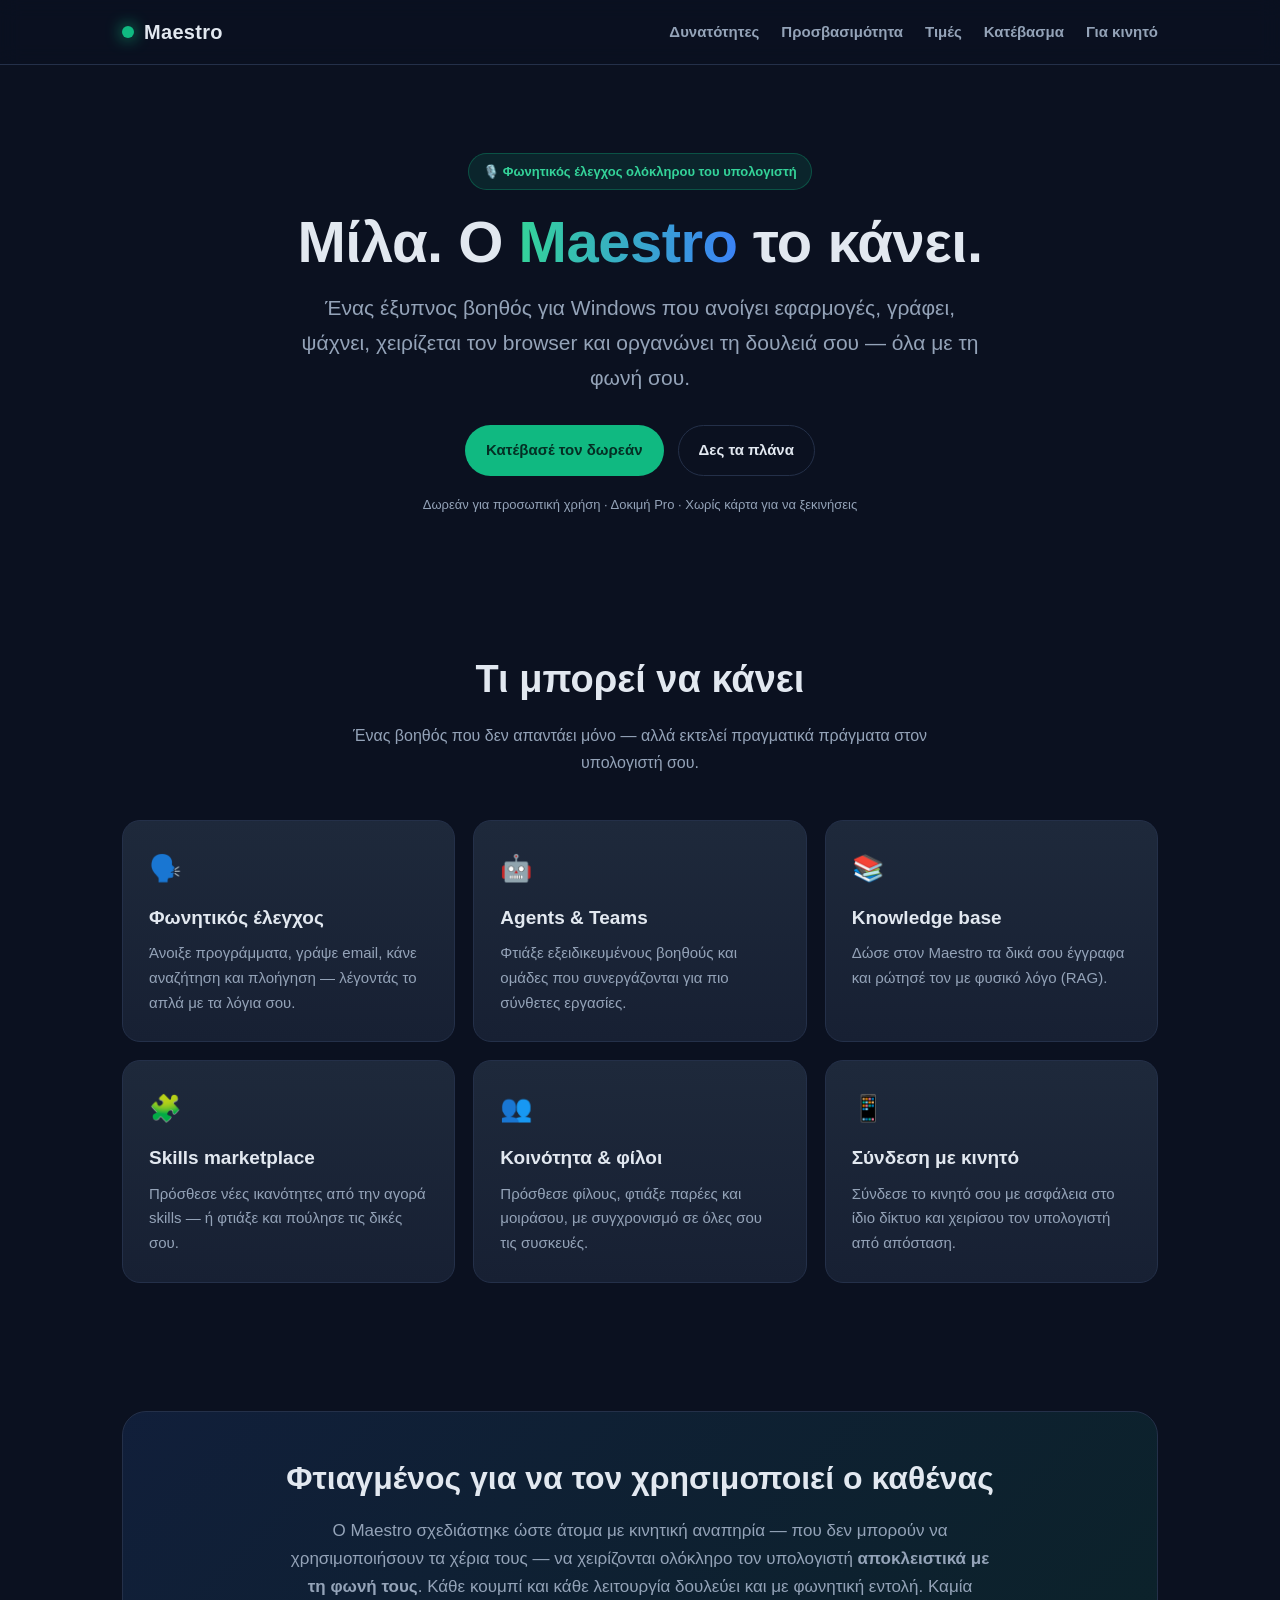
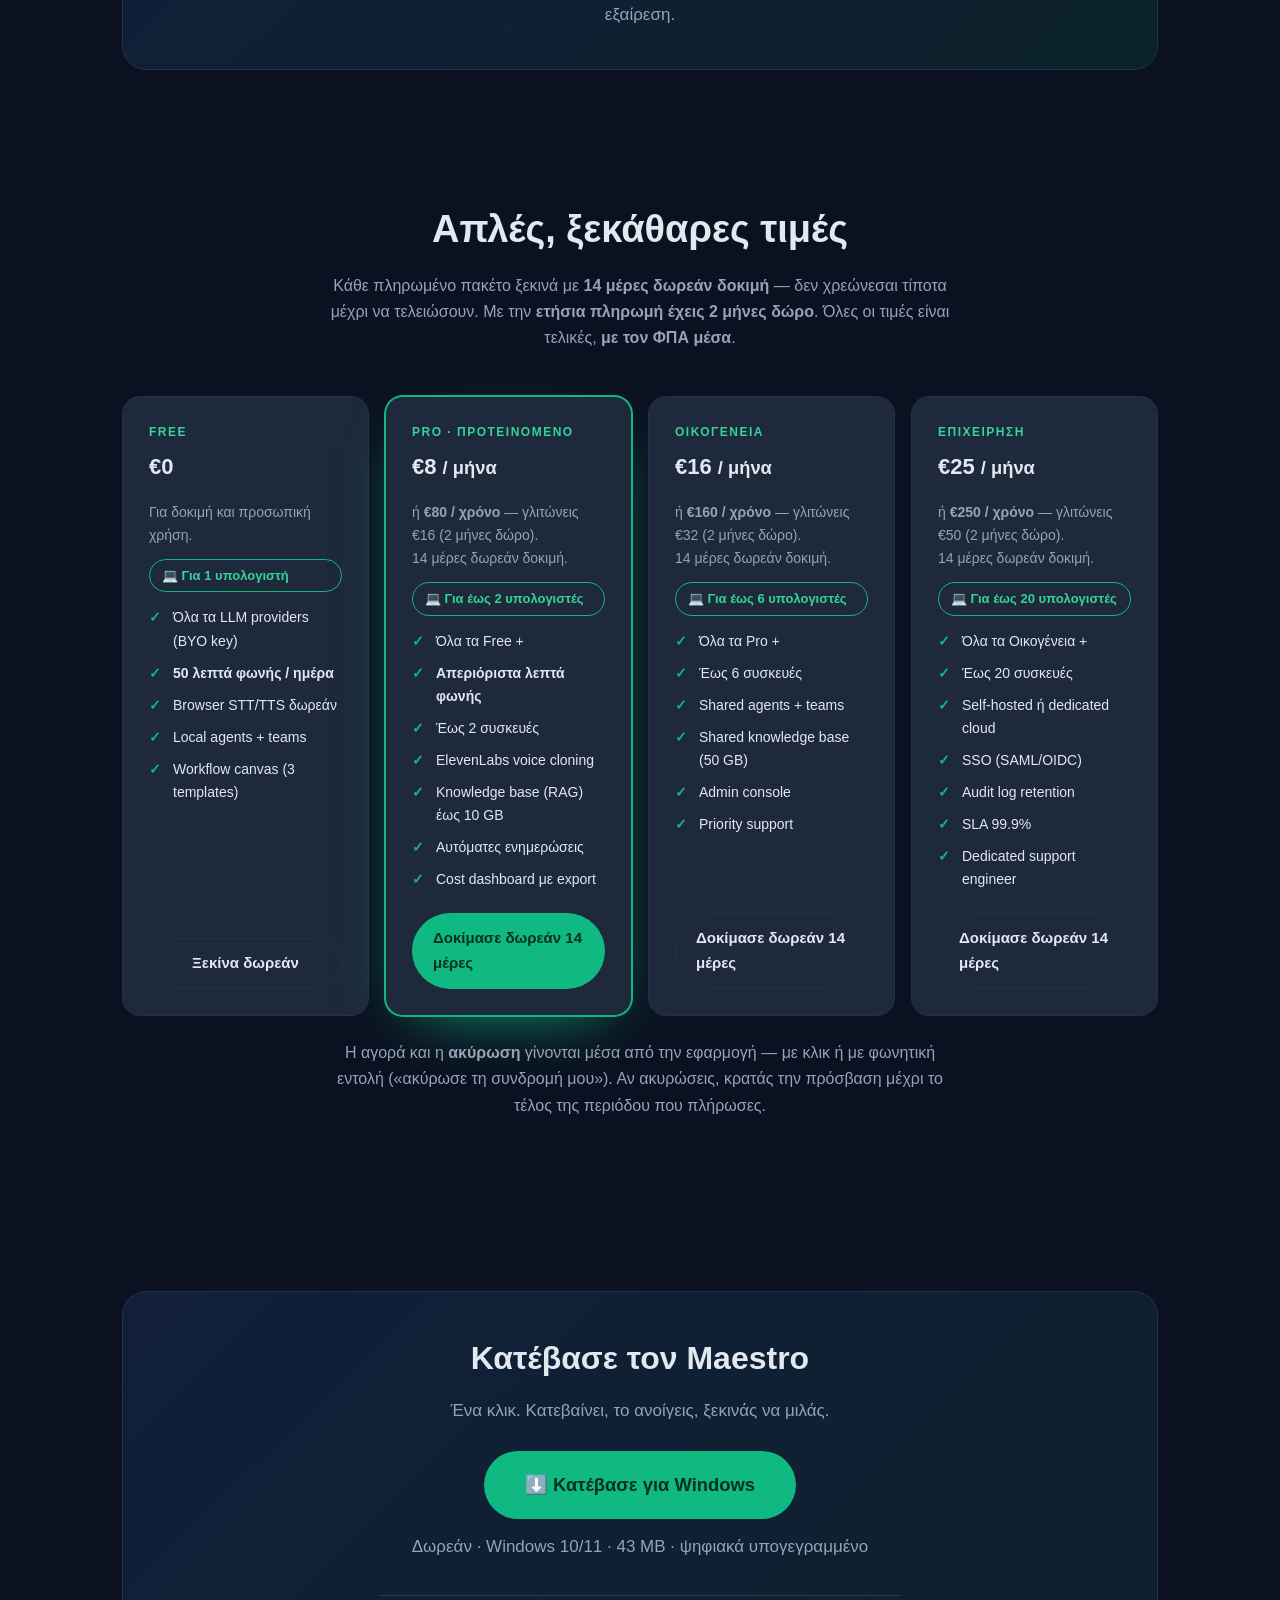
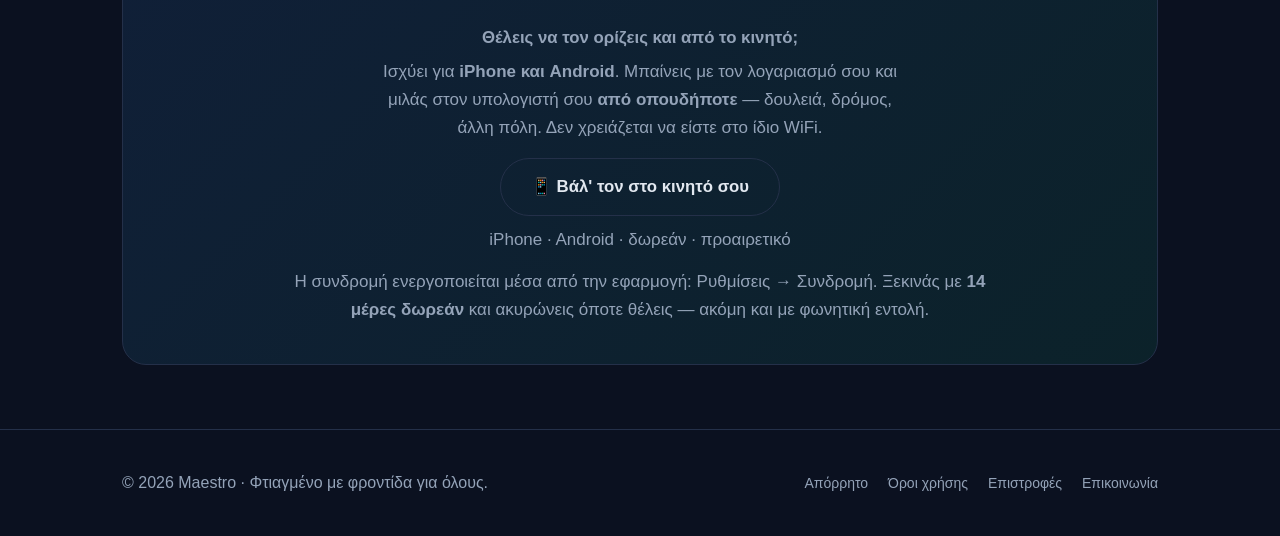
==== index.html @ 8cbf7a62 "download: point to Maestro 1.0.6" ====
<!DOCTYPE html>
<html lang="el">
<head>
  <meta charset="UTF-8" />
  <meta name="viewport" content="width=device-width, initial-scale=1" />
  <title>Maestro — Ο φωνητικός βοηθός που ελέγχει τον υπολογιστή σου</title>
  <meta name="description" content="Ο Maestro είναι ένας φωνητικός βοηθός AI για Windows που χειρίζεται όλον τον υπολογιστή με τη φωνή σου — σχεδιασμένος ώστε να μπορεί να τον χρησιμοποιεί ο καθένας, ακόμη και χωρίς χέρια." />
  <meta property="og:title" content="Maestro — Φωνητικός βοηθός για τον υπολογιστή σου" />
  <meta property="og:description" content="Χειρίσου όλον τον υπολογιστή με τη φωνή σου. Agents, skills marketplace, κοινότητα, σύνδεση με κινητό." />
  <meta property="og:type" content="website" />
  <link rel="stylesheet" href="styles.css" />
<style>
  .dlhelp{position:fixed;inset:0;z-index:9999;background:rgba(8,10,20,.72);backdrop-filter:blur(4px);display:flex;align-items:center;justify-content:center;padding:20px;}
  .dlhelp[hidden]{display:none;}
  .dlhelp-box{position:relative;background:#fff;color:#12141c;border-radius:20px;max-width:560px;width:100%;padding:34px 30px 30px;box-shadow:0 30px 80px rgba(0,0,0,.45);text-align:left;max-height:92vh;overflow:auto;}
  .dlhelp-x{position:absolute;top:10px;right:14px;background:none;border:0;font-size:2.2rem;line-height:1;color:#8b90a0;cursor:pointer;padding:6px 10px;}
  .dlhelp-x:hover{color:#12141c;}
  .dlhelp-step{display:inline-block;background:#e6f7ec;color:#1a7f42;font-weight:700;font-size:1rem;padding:6px 14px;border-radius:999px;margin-bottom:12px;}
  .dlhelp-box h3{font-size:1.6rem;line-height:1.25;margin:0 0 14px;color:#12141c;}
  .dlhelp-arrow{font-size:1.15rem;color:#c2410c;background:#fff4ed;border:2px dashed #fdba74;border-radius:12px;padding:10px 14px;margin-bottom:16px;text-align:center;}
  .dlhelp-mock{border:2px solid #e3e5ec;border-radius:14px;overflow:hidden;margin-bottom:18px;}
  .dlhelp-mock-row{display:flex;align-items:center;gap:12px;padding:14px 16px;background:#f7f8fb;}
  .dlhelp-mock-ico{font-size:1.6rem;}
  .dlhelp-mock-name{flex:1;font-size:.95rem;font-weight:600;word-break:break-all;}
  .dlhelp-mock-name small{font-weight:500;color:#b91c1c;}
  .dlhelp-mock-dots{font-size:1.7rem;font-weight:700;color:#12141c;background:#ffe9a8;border-radius:8px;padding:0 10px;animation:dlpulse 1.3s ease-in-out infinite;}
  @keyframes dlpulse{0%,100%{transform:scale(1);}50%{transform:scale(1.25);}}
  @media (prefers-reduced-motion: reduce){.dlhelp-mock-dots{animation:none;}}
  .dlhelp-mock-menu{display:flex;flex-direction:column;border-top:2px solid #e3e5ec;}
  .dlhelp-mock-keep{padding:12px 16px;font-weight:800;background:#e6f7ec;color:#1a7f42;}
  .dlhelp-mock-other{padding:12px 16px;color:#9aa0ae;}
  .dlhelp-list{margin:0 0 18px;padding-left:22px;font-size:1.1rem;line-height:1.85;color:#12141c;}
  .dlhelp-why{font-size:.98rem;line-height:1.6;color:#4b5162;background:#f5f6fa;border-radius:12px;padding:14px 16px;margin:0 0 20px;}
  .dlhelp-ok{width:100%;font-size:1.15rem;padding:16px 20px;}
</style>
</head>
<body>
  <header class="site-header">
    <div class="container">
      <a class="brand" href="index.html"><span class="dot"></span> Maestro</a>
      <nav class="nav">
        <a href="#features">Δυνατότητες</a>
        <a href="#accessibility">Προσβασιμότητα</a>
        <a href="#pricing">Τιμές</a>
        <a href="#download">Κατέβασμα</a>
        <a href="mobile.html">Για κινητό</a>
      </nav>
    </div>
  </header>

  <main>
    <!-- HERO -->
    <section class="hero">
      <div class="container">
        <span class="badge">🎙️ Φωνητικός έλεγχος ολόκληρου του υπολογιστή</span>
        <h1>Μίλα. Ο <span class="grad">Maestro</span> το κάνει.</h1>
        <p class="lead">
          Ένας έξυπνος βοηθός για Windows που ανοίγει εφαρμογές, γράφει, ψάχνει,
          χειρίζεται τον browser και οργανώνει τη δουλειά σου — όλα με τη φωνή σου.
        </p>
        <div class="cta">
          <a class="btn btn-primary" href="#download">Κατέβασέ τον δωρεάν</a>
          <a class="btn btn-ghost" href="#pricing">Δες τα πλάνα</a>
        </div>
        <p class="fineprint">Δωρεάν για προσωπική χρήση · Δοκιμή Pro · Χωρίς κάρτα για να ξεκινήσεις</p>
      </div>
    </section>

    <!-- FEATURES -->
    <section id="features">
      <div class="container">
        <h2 class="section-title">Τι μπορεί να κάνει</h2>
        <p class="section-sub">Ένας βοηθός που δεν απαντάει μόνο — αλλά εκτελεί πραγματικά πράγματα στον υπολογιστή σου.</p>
        <div class="grid grid-3">
          <div class="card">
            <div class="ico">🗣️</div>
            <h3>Φωνητικός έλεγχος</h3>
            <p>Άνοιξε προγράμματα, γράψε email, κάνε αναζήτηση και πλοήγηση — λέγοντάς το απλά με τα λόγια σου.</p>
          </div>
          <div class="card">
            <div class="ico">🤖</div>
            <h3>Agents &amp; Teams</h3>
            <p>Φτιάξε εξειδικευμένους βοηθούς και ομάδες που συνεργάζονται για πιο σύνθετες εργασίες.</p>
          </div>
          <div class="card">
            <div class="ico">📚</div>
            <h3>Knowledge base</h3>
            <p>Δώσε στον Maestro τα δικά σου έγγραφα και ρώτησέ τον με φυσικό λόγο (RAG).</p>
          </div>
          <div class="card">
            <div class="ico">🧩</div>
            <h3>Skills marketplace</h3>
            <p>Πρόσθεσε νέες ικανότητες από την αγορά skills — ή φτιάξε και πούλησε τις δικές σου.</p>
          </div>
          <div class="card">
            <div class="ico">👥</div>
            <h3>Κοινότητα &amp; φίλοι</h3>
            <p>Πρόσθεσε φίλους, φτιάξε παρέες και μοιράσου, με συγχρονισμό σε όλες σου τις συσκευές.</p>
          </div>
          <div class="card">
            <div class="ico">📱</div>
            <h3>Σύνδεση με κινητό</h3>
            <p>Σύνδεσε το κινητό σου με ασφάλεια στο ίδιο δίκτυο και χειρίσου τον υπολογιστή από απόσταση.</p>
          </div>
        </div>
      </div>
    </section>

    <!-- ACCESSIBILITY -->
    <section id="accessibility">
      <div class="container">
        <div class="access">
          <h2>Φτιαγμένος για να τον χρησιμοποιεί ο καθένας</h2>
          <p>
            Ο Maestro σχεδιάστηκε ώστε άτομα με κινητική αναπηρία — που δεν μπορούν να
            χρησιμοποιήσουν τα χέρια τους — να χειρίζονται ολόκληρο τον υπολογιστή
            <strong>αποκλειστικά με τη φωνή τους</strong>. Κάθε κουμπί και κάθε λειτουργία
            δουλεύει και με φωνητική εντολή. Καμία εξαίρεση.
          </p>
        </div>
      </div>
    </section>

    <!-- PRICING -->
    <section id="pricing">
      <div class="container">
        <h2 class="section-title">Απλές, ξεκάθαρες τιμές</h2>
        <p class="section-sub">Κάθε πληρωμένο πακέτο ξεκινά με <strong>14 μέρες δωρεάν δοκιμή</strong> — δεν χρεώνεσαι τίποτα μέχρι να τελειώσουν. Με την <strong>ετήσια πληρωμή έχεις 2 μήνες δώρο</strong>. Όλες οι τιμές είναι τελικές, <strong>με τον ΦΠΑ μέσα</strong>.</p>
        <div class="pricing">
          <div class="plan">
            <span class="tag">Free</span>
            <h3>€0</h3>
            <p class="desc">Για δοκιμή και προσωπική χρήση.</p>
            <p class="devices">💻 Για 1 υπολογιστή</p>
            <ul>
              <li>Όλα τα LLM providers (BYO key)</li>
              <li><strong>50 λεπτά φωνής / ημέρα</strong></li>
              <li>Browser STT/TTS δωρεάν</li>
              <li>Local agents + teams</li>
              <li>Workflow canvas (3 templates)</li>
            </ul>
            <a class="btn btn-ghost" href="#download">Ξεκίνα δωρεάν</a>
          </div>

          <div class="plan featured">
            <span class="tag">Pro · Προτεινόμενο</span>
            <h3>€8 <small>/ μήνα</small></h3>
            <p class="desc">ή <strong>€80 / χρόνο</strong> — γλιτώνεις €16 (2 μήνες δώρο).<br>14 μέρες δωρεάν δοκιμή.</p>
            <p class="devices">💻 Για έως 2 υπολογιστές</p>
            <ul>
              <li>Όλα τα Free +</li>
              <li><strong>Απεριόριστα λεπτά φωνής</strong></li>
              <li>Έως 2 συσκευές</li>
              <li>ElevenLabs voice cloning</li>
              <li>Knowledge base (RAG) έως 10 GB</li>
              <li>Αυτόματες ενημερώσεις</li>
              <li>Cost dashboard με export</li>
            </ul>
            <a class="btn btn-primary" href="#download">Δοκίμασε δωρεάν 14 μέρες</a>
          </div>

          <div class="plan">
            <span class="tag">Οικογένεια</span>
            <h3>€16 <small>/ μήνα</small></h3>
            <p class="desc">ή <strong>€160 / χρόνο</strong> — γλιτώνεις €32 (2 μήνες δώρο).<br>14 μέρες δωρεάν δοκιμή.</p>
            <p class="devices">💻 Για έως 6 υπολογιστές</p>
            <ul>
              <li>Όλα τα Pro +</li>
              <li>Έως 6 συσκευές</li>
              <li>Shared agents + teams</li>
              <li>Shared knowledge base (50 GB)</li>
              <li>Admin console</li>
              <li>Priority support</li>
            </ul>
            <a class="btn btn-ghost" href="#download">Δοκίμασε δωρεάν 14 μέρες</a>
          </div>

          <div class="plan">
            <span class="tag">Επιχείρηση</span>
            <h3>€25 <small>/ μήνα</small></h3>
            <p class="desc">ή <strong>€250 / χρόνο</strong> — γλιτώνεις €50 (2 μήνες δώρο).<br>14 μέρες δωρεάν δοκιμή.</p>
            <p class="devices">💻 Για έως 20 υπολογιστές</p>
            <ul>
              <li>Όλα τα Οικογένεια +</li>
              <li>Έως 20 συσκευές</li>
              <li>Self-hosted ή dedicated cloud</li>
              <li>SSO (SAML/OIDC)</li>
              <li>Audit log retention</li>
              <li>SLA 99.9%</li>
              <li>Dedicated support engineer</li>
            </ul>
            <a class="btn btn-ghost" href="#download">Δοκίμασε δωρεάν 14 μέρες</a>
          </div>
        </div>
        <p class="section-sub" style="margin-top:24px">
          Η αγορά και η <strong>ακύρωση</strong> γίνονται μέσα από την εφαρμογή — με κλικ ή με φωνητική εντολή
          («ακύρωσε τη συνδρομή μου»). Αν ακυρώσεις, κρατάς την πρόσβαση μέχρι το τέλος της περιόδου που πλήρωσες.
        </p>
      </div>
    </section>

    <!-- DOWNLOAD -->
    <section id="download">
      <div class="container">
        <div class="access">
          <h2>Κατέβασε τον Maestro</h2>
          <p>Ένα κλικ. Κατεβαίνει, το ανοίγεις, ξεκινάς να μιλάς.</p>
          <div class="cta" style="justify-content:center; margin-top: 26px;">
            <a class="btn btn-primary"
               id="dlWin"
               data-uid="site.download.windows"
               data-voice-command="κατέβασε τον Μαέστρο για Windows"
               style="font-size:1.15rem; padding:18px 40px;"
               href="https://github.com/maestrodev148-web/maestro-releases/releases/latest/download/Maestro-1.0.6-Windows-Setup.exe">
              ⬇️ Κατέβασε για Windows
            </a>
          </div>
          <p class="fineprint" style="margin-top:14px;">Δωρεάν · Windows 10/11 · 43 MB · ψηφιακά υπογεγραμμένο</p>

          <div style="max-width:520px; margin:34px auto 0; padding-top:28px; border-top:1px solid rgba(255,255,255,.12);">
            <p style="font-size:1.05rem; margin:0 0 6px;"><strong>Θέλεις να τον ορίζεις και από το κινητό;</strong></p>
            <p class="fineprint" style="margin:0 0 16px;">
              Ισχύει για <strong>iPhone και Android</strong>. Μπαίνεις με τον λογαριασμό σου και μιλάς στον υπολογιστή σου
              <strong>από οπουδήποτε</strong> — δουλειά, δρόμος, άλλη πόλη. Δεν χρειάζεται να είστε στο ίδιο WiFi.
            </p>
            <a class="btn btn-ghost"
               data-uid="site.download.mobile"
               data-voice-command="άνοιξε τη σελίδα για κινητό"
               style="font-size:1.05rem; padding:14px 30px;"
               href="mobile.html">
              📱 Βάλ' τον στο κινητό σου
            </a>
            <p class="fineprint" style="margin-top:10px;">iPhone · Android · δωρεάν · προαιρετικό</p>
          </div>
          <p class="fineprint" style="margin-top:14px;">
            Η συνδρομή ενεργοποιείται μέσα από την εφαρμογή: Ρυθμίσεις → Συνδρομή. Ξεκινάς με <strong>14 μέρες δωρεάν</strong> και ακυρώνεις όποτε θέλεις — ακόμη και με φωνητική εντολή.
          </p>
        </div>
      </div>
    </section>

    <!-- ΟΔΗΓΟΣ ΠΟΥ ΕΜΦΑΝΙΖΕΤΑΙ ΜΟΛΙΣ ΠΑΤΗΘΕΙ ΤΟ ΚΑΤΕΒΑΣΜΑ -->
    <div id="dlHelp" class="dlhelp" hidden>
      <div class="dlhelp-box" role="dialog" aria-modal="true" aria-labelledby="dlHelpTitle">
        <button class="dlhelp-x" id="dlHelpClose"
                data-uid="site.download.help.close"
                data-voice-command="κλείσε τον οδηγό λήψης"
                aria-label="Κλείσιμο">×</button>

        <div class="dlhelp-step">Κατεβαίνει τώρα ✅</div>
        <h3 id="dlHelpTitle">Ο browser θα σε ρωτήσει. Κάνε αυτό:</h3>

        <div class="dlhelp-arrow">Κοίτα <strong>πάνω δεξιά</strong> ↗</div>

        <div class="dlhelp-mock">
          <div class="dlhelp-mock-row">
            <span class="dlhelp-mock-ico">📄</span>
            <span class="dlhelp-mock-name">Maestro-1.0.6-Windows-Setup.exe<br><small>Δεν έχει επιβεβαιωθεί</small></span>
            <span class="dlhelp-mock-dots">⋮</span>
          </div>
          <div class="dlhelp-mock-menu">
            <span class="dlhelp-mock-keep">Διατήρηση</span>
            <span class="dlhelp-mock-other">Διαγραφή</span>
          </div>
        </div>

        <ol class="dlhelp-list">
          <li>Πάτα τις <strong>τρεις τελείες ⋮</strong> δίπλα στο αρχείο</li>
          <li>Διάλεξε <strong>«Διατήρηση»</strong></li>
          <li>Μετά πάτα <strong>«Άνοιγμα»</strong> — ξεκινά η εγκατάσταση</li>
        </ol>

        <p class="dlhelp-why">
          <strong>Γιατί ρωτάει;</strong> Επειδή ο Maestro είναι καινούργιο πρόγραμμα και δεν τον έχουν
          κατεβάσει ακόμη πολλοί. <em>Δεν</em> σημαίνει ότι είναι επικίνδυνος. Το αρχείο είναι ψηφιακά
          υπογεγραμμένο στο όνομα <strong>Andreas Kariavoulas</strong> και κατεβαίνει απευθείας από το GitHub.
        </p>

        <button class="btn btn-primary dlhelp-ok" id="dlHelpOk"
                data-uid="site.download.help.ok"
                data-voice-command="το κατάλαβα">Το κατάλαβα</button>
      </div>
    </div>
  </main>

  <footer class="site-footer">
    <div class="container">
      <div>© <span id="year">2026</span> Maestro · Φτιαγμένο με φροντίδα για όλους.</div>
      <nav class="links">
        <a href="privacy.html">Απόρρητο</a>
        <a href="terms.html">Όροι χρήσης</a>
        <a href="refund.html">Επιστροφές</a>
        <a href="mailto:maestrodev148@gmail.com">Επικοινωνία</a>
      </nav>
    </div>
  </footer>

  <script>
    document.getElementById('year').textContent = String(new Date().getFullYear());

    (function () {
      var link = document.getElementById('dlWin');
      var help = document.getElementById('dlHelp');
      if (!link || !help) return;

      var lastFocus = null;
      function openHelp() {
        lastFocus = document.activeElement;
        help.hidden = false;
        document.body.style.overflow = 'hidden';
        var ok = document.getElementById('dlHelpOk');
        if (ok) ok.focus();
      }
      function closeHelp() {
        help.hidden = true;
        document.body.style.overflow = '';
        if (lastFocus && lastFocus.focus) lastFocus.focus();
      }

      link.addEventListener('click', function () { setTimeout(openHelp, 700); });
      document.getElementById('dlHelpClose').addEventListener('click', closeHelp);
      document.getElementById('dlHelpOk').addEventListener('click', closeHelp);
      help.addEventListener('click', function (e) { if (e.target === help) closeHelp(); });
      document.addEventListener('keydown', function (e) { if (e.key === 'Escape' && !help.hidden) closeHelp(); });
    })();
  </script>
</body>
</html>
---- styles.css ----
:root {
  --bg: #0b1120;
  --bg-soft: #0f172a;
  --card: #1e293b;
  --card-2: #172033;
  --border: #243049;
  --text: #e2e8f0;
  --muted: #94a3b8;
  --accent: #10b981;
  --accent-2: #34d399;
  --accent-ink: #042f24;
  --blue: #3b82f6;
  --radius: 18px;
  --max: 1080px;
}

* { box-sizing: border-box; }

html { scroll-behavior: smooth; }

body {
  margin: 0;
  font-family: -apple-system, "Segoe UI", Roboto, "Helvetica Neue", Arial, sans-serif;
  background: radial-gradient(1200px 600px at 50% -10%, #14233f 0%, var(--bg) 55%);
  color: var(--text);
  line-height: 1.65;
  -webkit-font-smoothing: antialiased;
}

a { color: inherit; text-decoration: none; }

.container { max-width: var(--max); margin: 0 auto; padding: 0 22px; }

/* ── Header ───────────────────────────────────────────── */
.site-header {
  position: sticky; top: 0; z-index: 20;
  backdrop-filter: blur(10px);
  background: rgba(11, 17, 32, 0.72);
  border-bottom: 1px solid var(--border);
}
.site-header .container {
  display: flex; align-items: center; gap: 18px;
  height: 64px;
}
.brand { display: flex; align-items: center; gap: 10px; font-weight: 900; font-size: 20px; letter-spacing: 0.3px; }
.brand .dot { width: 12px; height: 12px; border-radius: 50%; background: var(--accent); box-shadow: 0 0 16px var(--accent); }
.nav { margin-left: auto; display: flex; gap: 22px; align-items: center; }
.nav a { color: var(--muted); font-weight: 600; font-size: 15px; }
.nav a:hover { color: var(--text); }

.btn {
  display: inline-flex; align-items: center; justify-content: center; gap: 8px;
  padding: 12px 20px; border-radius: 999px; font-weight: 800; font-size: 15px;
  border: 1px solid transparent; cursor: pointer; transition: transform .08s ease, background .15s ease;
}
.btn:active { transform: translateY(1px); }
.btn-primary { background: var(--accent); color: var(--accent-ink); }
.btn-primary:hover { background: var(--accent-2); }
.btn-ghost { background: transparent; border-color: var(--border); color: var(--text); }
.btn-ghost:hover { border-color: var(--accent); }

/* ── Hero ─────────────────────────────────────────────── */
.hero { padding: 88px 0 56px; text-align: center; }
.badge {
  display: inline-flex; align-items: center; gap: 8px;
  padding: 7px 14px; border-radius: 999px; font-size: 13px; font-weight: 700;
  background: rgba(16, 185, 129, 0.12); color: var(--accent-2);
  border: 1px solid rgba(16, 185, 129, 0.3); margin-bottom: 22px;
}
.hero h1 { font-size: clamp(34px, 6vw, 58px); line-height: 1.05; margin: 0 0 18px; font-weight: 900; letter-spacing: -0.5px; }
.hero h1 .grad { background: linear-gradient(90deg, var(--accent-2), var(--blue)); -webkit-background-clip: text; background-clip: text; color: transparent; }
.hero p.lead { font-size: clamp(17px, 2.4vw, 21px); color: var(--muted); max-width: 680px; margin: 0 auto 30px; }
.hero .cta { display: flex; gap: 14px; justify-content: center; flex-wrap: wrap; }
.hero .fineprint { margin-top: 18px; font-size: 13px; color: var(--muted); }

/* ── Sections ─────────────────────────────────────────── */
section { padding: 64px 0; }
.section-title { text-align: center; font-size: clamp(26px, 4vw, 38px); font-weight: 900; margin: 0 0 12px; }
.section-sub { text-align: center; color: var(--muted); max-width: 620px; margin: 0 auto 44px; }

.grid { display: grid; gap: 18px; }
.grid-3 { grid-template-columns: repeat(3, 1fr); }
@media (max-width: 820px) { .grid-3 { grid-template-columns: 1fr; } }

.card {
  background: linear-gradient(180deg, var(--card) 0%, var(--card-2) 100%);
  border: 1px solid var(--border); border-radius: var(--radius); padding: 26px;
}
.card .ico { font-size: 26px; margin-bottom: 12px; }
.card h3 { margin: 0 0 8px; font-size: 19px; font-weight: 800; }
.card p { margin: 0; color: var(--muted); font-size: 15px; }

/* ── Accessibility highlight ──────────────────────────── */
.access {
  background: linear-gradient(135deg, rgba(59,130,246,.12), rgba(16,185,129,.10));
  border: 1px solid var(--border); border-radius: 24px; padding: 40px;
  text-align: center;
}
.access h2 { font-size: clamp(24px, 3.6vw, 32px); margin: 0 0 12px; font-weight: 900; }
.access p { color: var(--muted); max-width: 720px; margin: 0 auto; font-size: 17px; }

/* ── Pricing ──────────────────────────────────────────── */
.pricing { display: grid; grid-template-columns: repeat(4, 1fr); gap: 16px; align-items: stretch; }
@media (max-width: 980px) { .pricing { grid-template-columns: repeat(2, 1fr); } }
@media (max-width: 560px) { .pricing { grid-template-columns: 1fr; } }
.plan {
  background: var(--card); border: 1px solid var(--border); border-radius: var(--radius);
  padding: 26px; display: flex; flex-direction: column;
}
.plan.featured { border-color: var(--accent); box-shadow: 0 0 0 1px var(--accent), 0 20px 60px -30px var(--accent); }
.plan .tag { font-size: 12px; font-weight: 800; text-transform: uppercase; letter-spacing: 1.5px; color: var(--accent-2); }
.plan h3 { font-size: 22px; margin: 6px 0 2px; font-weight: 900; }
.plan .price { font-size: 30px; font-weight: 900; margin: 12px 0 2px; }
.plan .price small { font-size: 14px; color: var(--muted); font-weight: 600; }
.plan .desc { color: var(--muted); font-size: 14px; min-height: 40px; margin-bottom: 12px; }
.plan .devices { display: inline-block; margin: 0 0 14px; padding: 5px 12px; font-size: 13px; font-weight: 800; color: var(--accent-2); border: 1px solid var(--accent); border-radius: 999px; }
.plan ul { list-style: none; padding: 0; margin: 0 0 22px; display: grid; gap: 9px; }
.plan li { font-size: 14px; color: var(--text); padding-left: 24px; position: relative; }
.plan li::before { content: "✓"; position: absolute; left: 0; color: var(--accent); font-weight: 900; }
.plan .btn { margin-top: auto; width: 100%; }

/* ── Footer ───────────────────────────────────────────── */
.site-footer { border-top: 1px solid var(--border); padding: 40px 0; color: var(--muted); }
.site-footer .container { display: flex; flex-wrap: wrap; gap: 18px; align-items: center; }
.site-footer .links { margin-left: auto; display: flex; gap: 20px; flex-wrap: wrap; }
.site-footer a { color: var(--muted); font-size: 14px; }
.site-footer a:hover { color: var(--text); }

/* ── Legal pages ──────────────────────────────────────── */
.legal { max-width: 820px; margin: 0 auto; padding: 48px 22px 80px; }
.legal h1 { font-size: 30px; }
.legal h2 { font-size: 20px; margin-top: 32px; }
.legal p, .legal li { color: var(--text); }
.legal .muted { color: var(--muted); font-size: 14px; }
.legal a { color: var(--accent-2); }
.draft-banner {
  background: rgba(234, 179, 8, 0.12); border: 1px solid rgba(234, 179, 8, 0.4);
  color: #fde68a; border-radius: 12px; padding: 14px 18px; font-size: 14px; margin: 20px 0 28px;
}
.back-home { display: inline-block; margin-bottom: 20px; color: var(--accent-2); font-weight: 700; }
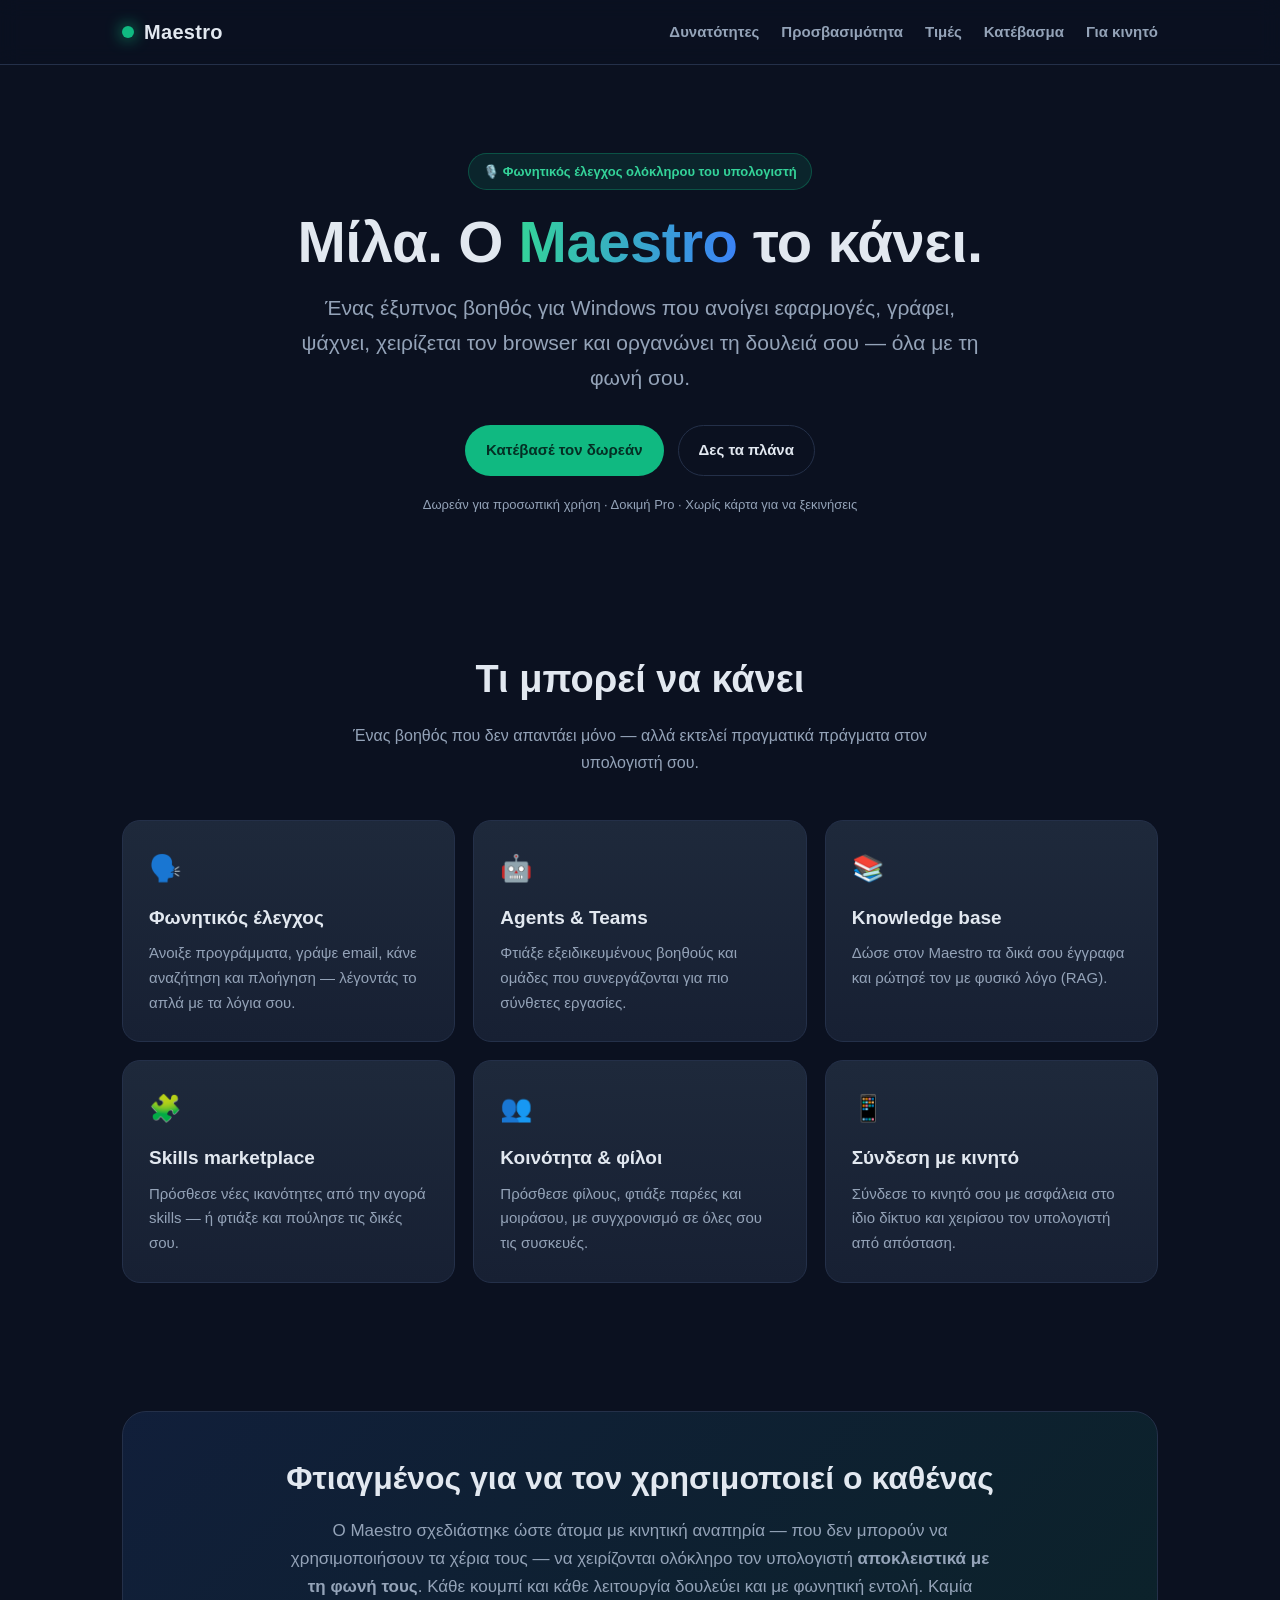
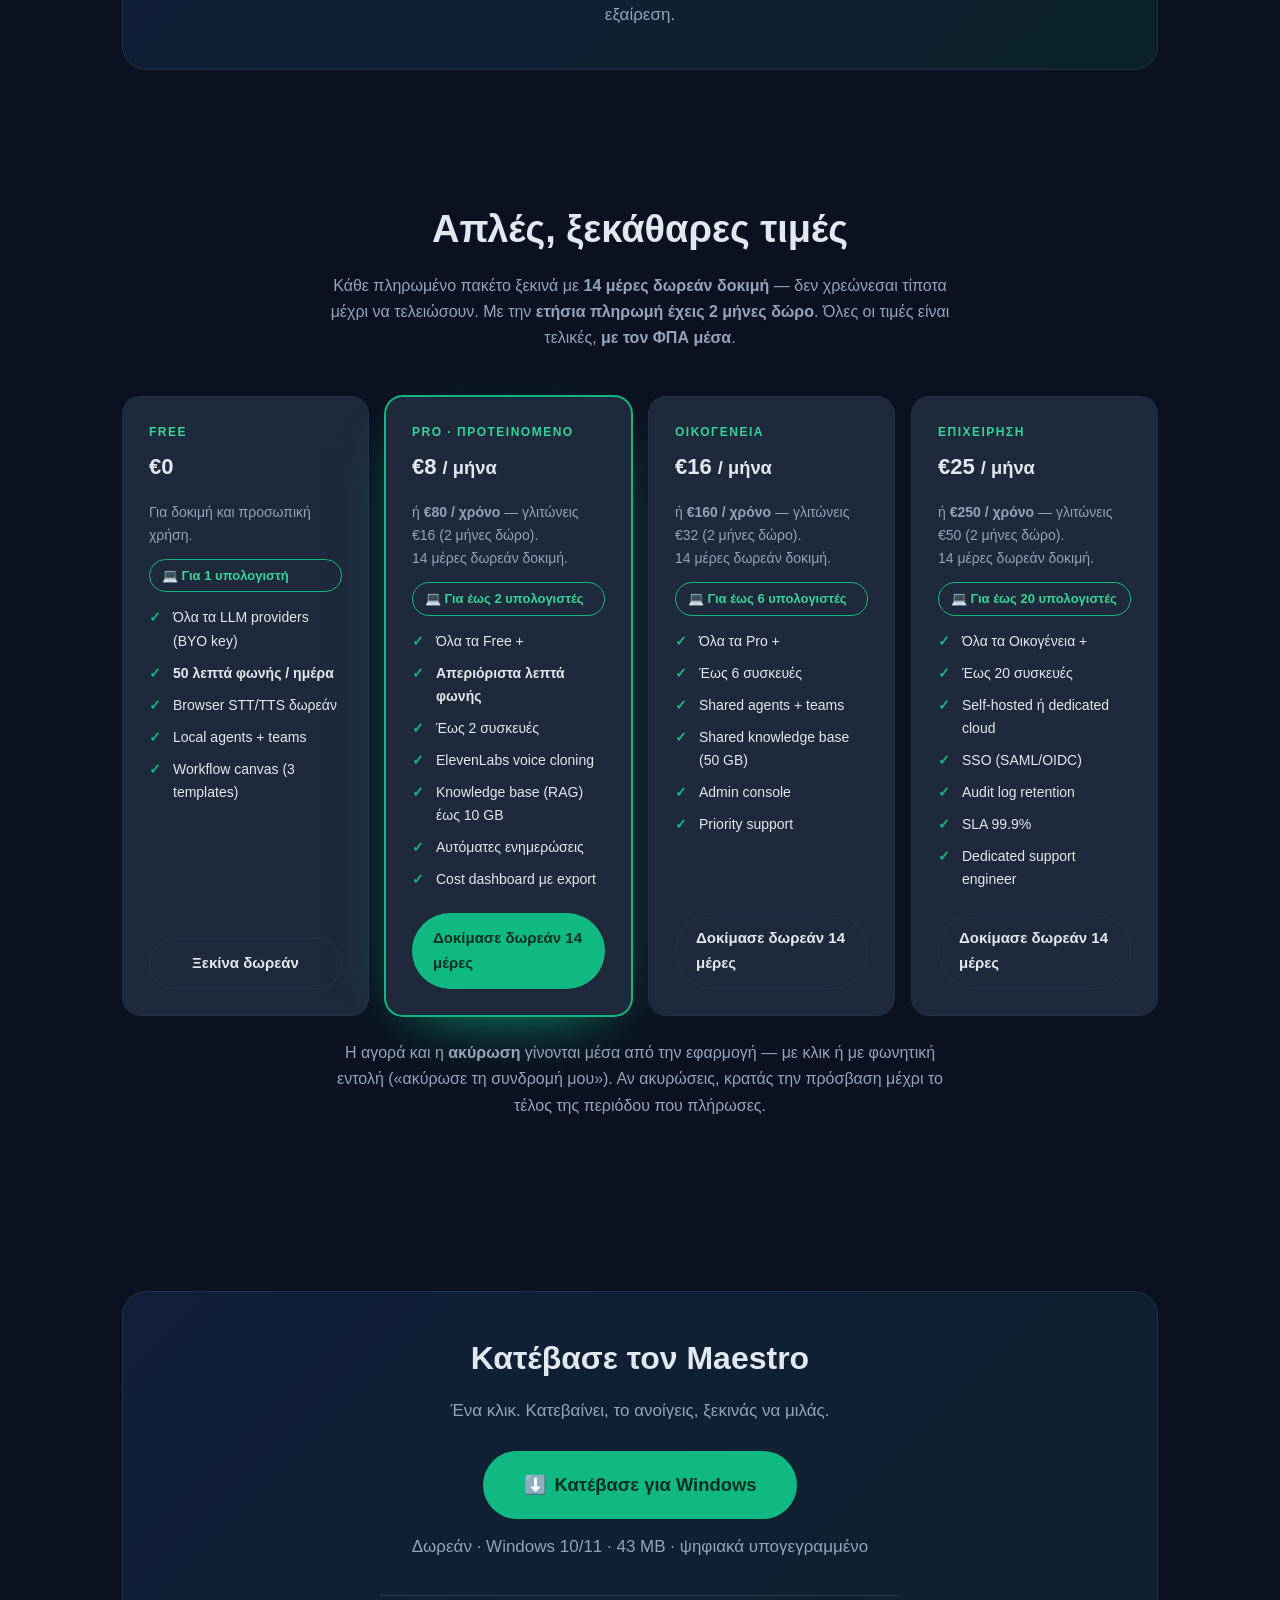
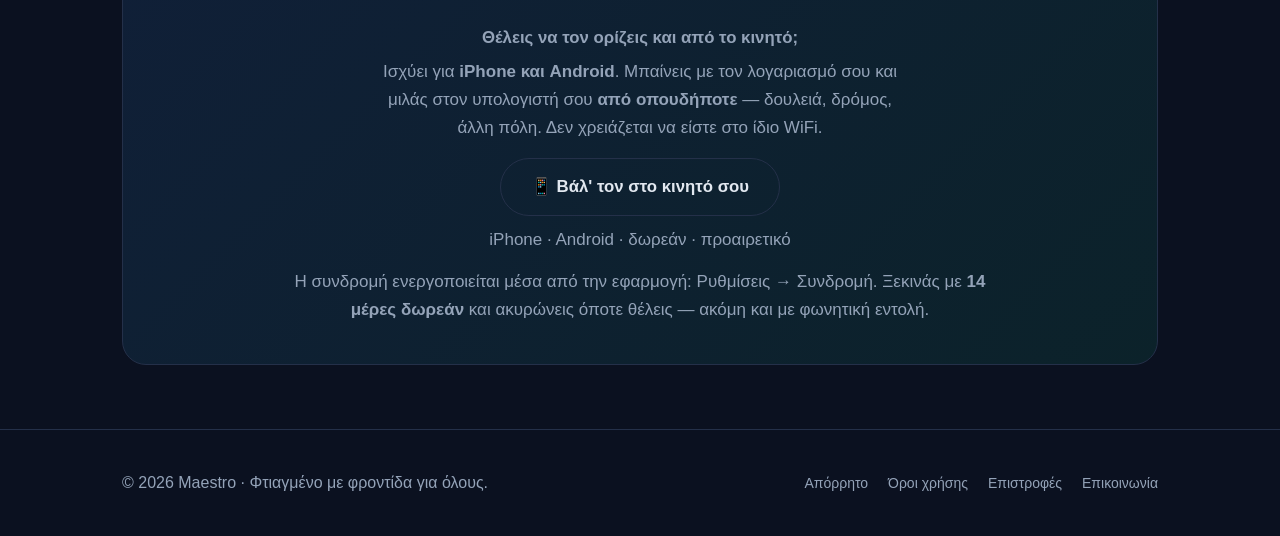
==== commit 19a2a216: "download: button shows the actual version being downloaded (live from releases)" ====
--- a/index.html
+++ b/index.html
@@ -211,11 +211,11 @@
                data-uid="site.download.windows"
                data-voice-command="κατέβασε τον Μαέστρο για Windows"
                style="font-size:1.15rem; padding:18px 40px;"
-               href="https://github.com/maestrodev148-web/maestro-releases/releases/latest/download/Maestro-1.0.6-Windows-Setup.exe">
-              ⬇️ Κατέβασε για Windows
+               href="https://github.com/maestrodev148-web/maestro-releases/releases/latest/download/Maestro-Windows-Setup.exe">
+              ⬇️ <span id="dlWinLabel">Κατέβασε για Windows</span>
             </a>
           </div>
-          <p class="fineprint" style="margin-top:14px;">Δωρεάν · Windows 10/11 · 43 MB · ψηφιακά υπογεγραμμένο</p>
+          <p class="fineprint" id="dlWinNote" style="margin-top:14px;">Δωρεάν · Windows 10/11 · 43 MB · ψηφιακά υπογεγραμμένο</p>
 
           <div style="max-width:520px; margin:34px auto 0; padding-top:28px; border-top:1px solid rgba(255,255,255,.12);">
             <p style="font-size:1.05rem; margin:0 0 6px;"><strong>Θέλεις να τον ορίζεις και από το κινητό;</strong></p>
@@ -255,7 +255,7 @@
         <div class="dlhelp-mock">
           <div class="dlhelp-mock-row">
             <span class="dlhelp-mock-ico">📄</span>
-            <span class="dlhelp-mock-name">Maestro-1.0.6-Windows-Setup.exe<br><small>Δεν έχει επιβεβαιωθεί</small></span>
+            <span class="dlhelp-mock-name">Maestro-Windows-Setup.exe<br><small>Δεν έχει επιβεβαιωθεί</small></span>
             <span class="dlhelp-mock-dots">⋮</span>
           </div>
           <div class="dlhelp-mock-menu">
@@ -297,6 +297,28 @@
 
   <script>
     document.getElementById('year').textContent = String(new Date().getFullYear());
+
+    /* Το κουμπί λέει ΠΟΙΑ έκδοση κατεβάζει — τη ρωτάμε ζωντανά, δεν τη γράφουμε
+       στο χέρι (αλλιώς μένει πίσω σε κάθε νέα έκδοση, όπως έγινε με την 1.0.7).
+       Αν δεν απαντήσει το GitHub, μένει το ουδέτερο κείμενο — καμία ψεύτικη πληροφορία. */
+    (function () {
+      var label = document.getElementById('dlWinLabel');
+      var note = document.getElementById('dlWinNote');
+      if (!label) return;
+      try {
+        fetch('https://api.github.com/repos/maestrodev148-web/maestro-releases/releases/latest', {
+          headers: { Accept: 'application/vnd.github+json' }
+        })
+          .then(function (r) { return r.ok ? r.json() : null; })
+          .then(function (j) {
+            var tag = j && j.tag_name ? String(j.tag_name).replace(/^v/, '') : '';
+            if (!/^\d+\.\d+\.\d+/.test(tag)) return;
+            label.textContent = 'Κατέβασε την έκδοση ' + tag + ' για Windows';
+            if (note) note.textContent = 'Δωρεάν · Windows 10/11 · έκδοση ' + tag + ' · ψηφιακά υπογεγραμμένο';
+          })
+          .catch(function () { /* χωρίς δίκτυο — κρατάμε το ουδέτερο κείμενο */ });
+      } catch (e) { /* ignore */ }
+    })();
 
     (function () {
       var link = document.getElementById('dlWin');
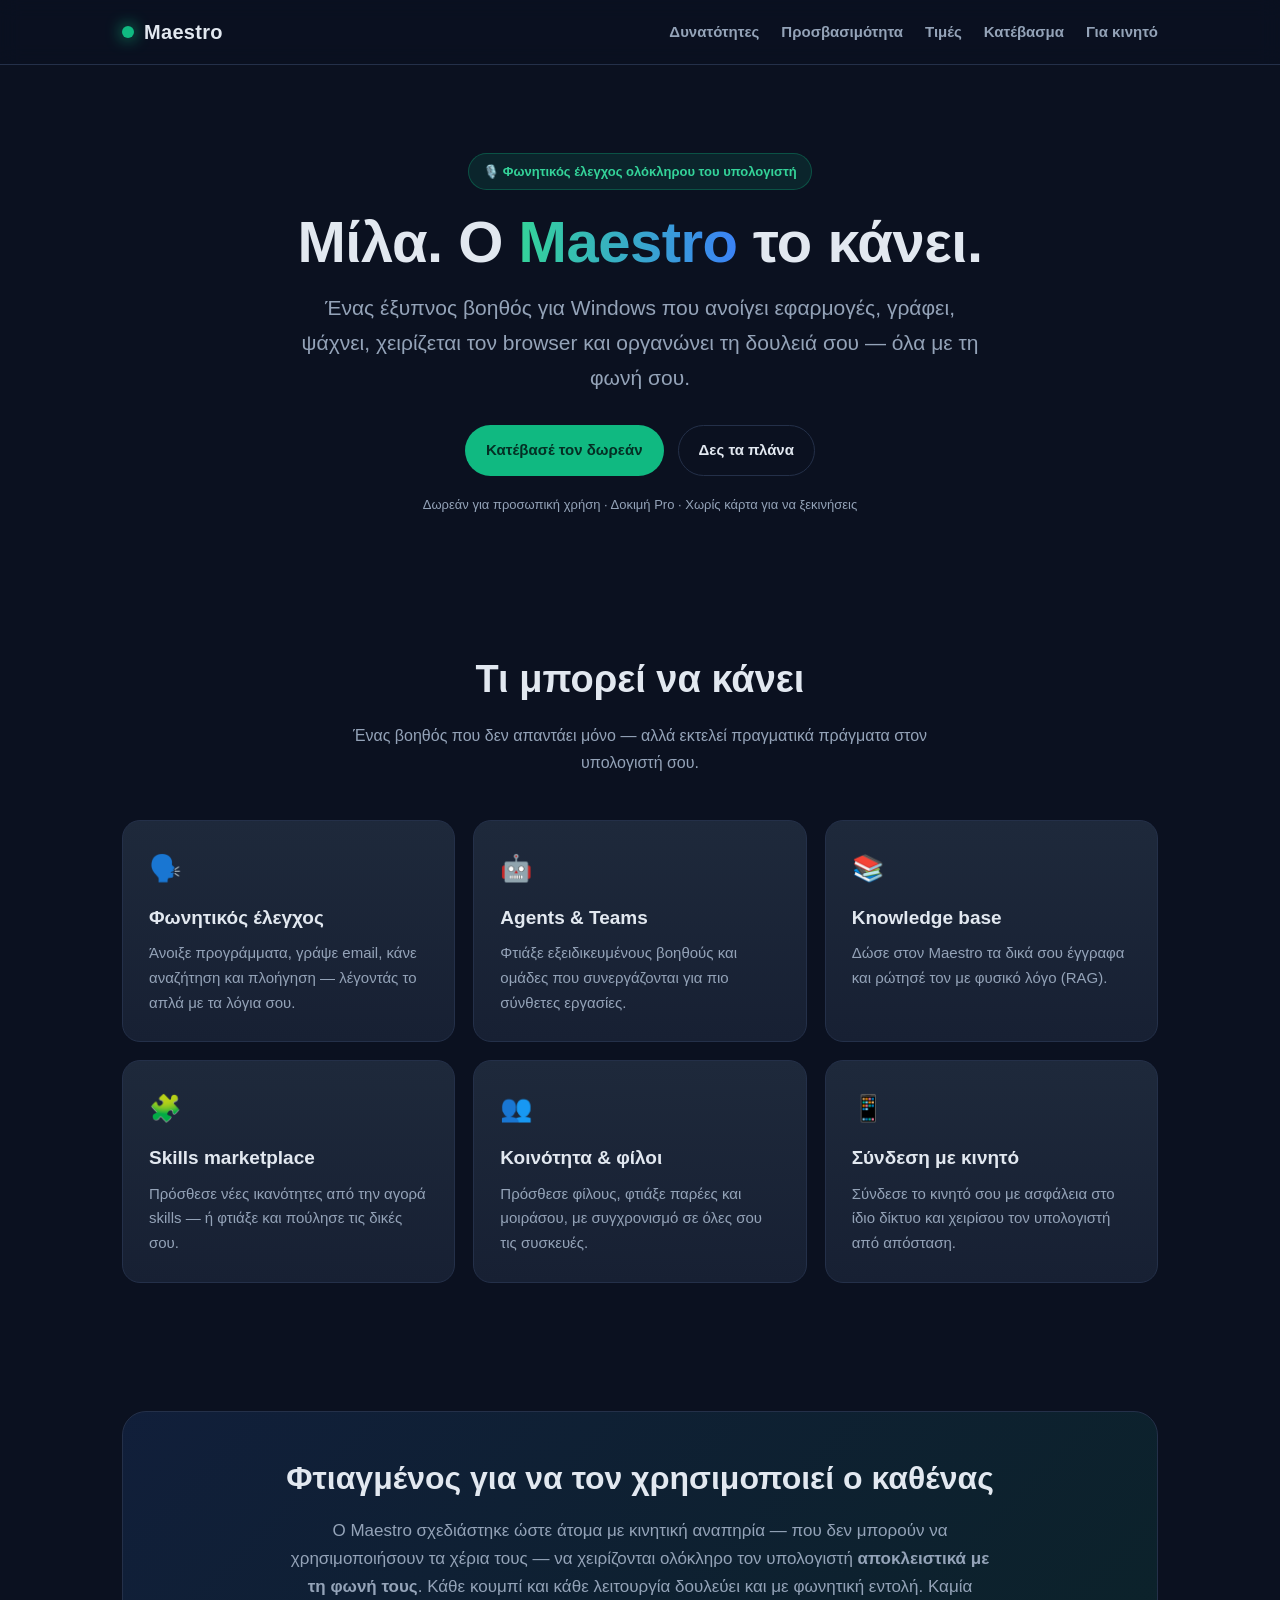
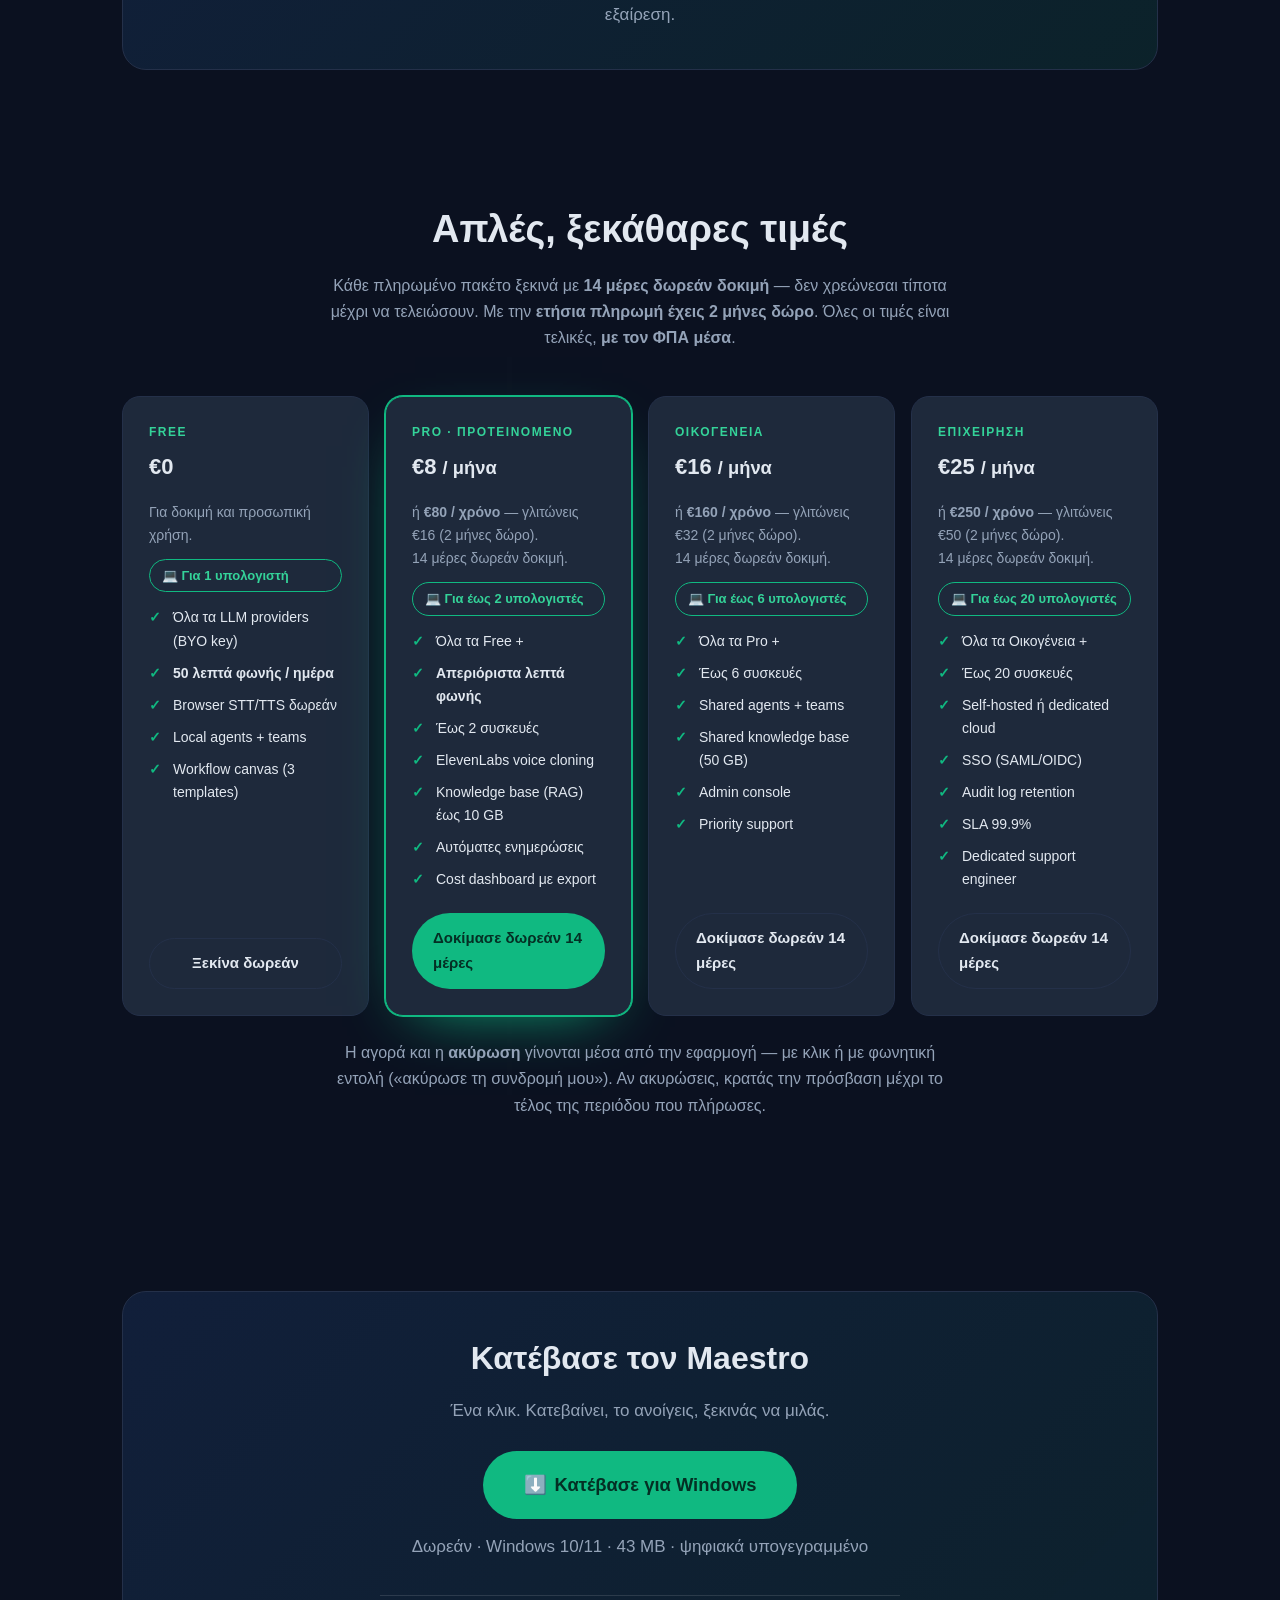
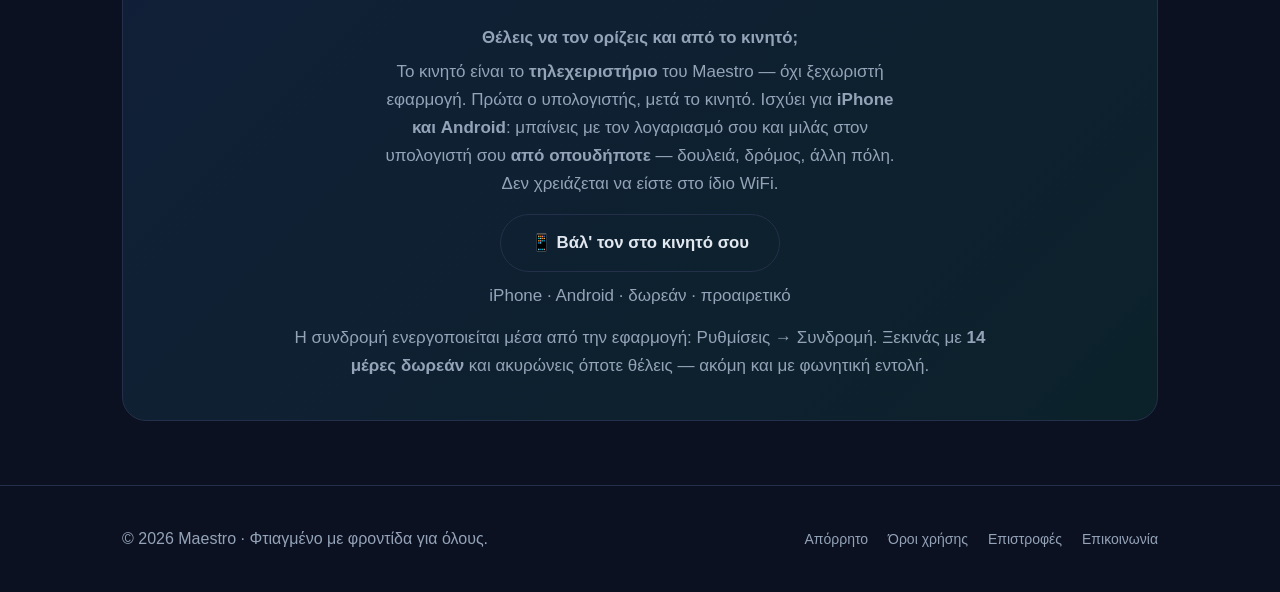
==== commit e3ba325f: "mobile: PWA first on Android, desktop-first messaging, Samsung Auto Blocker help" ====
--- a/index.html
+++ b/index.html
@@ -220,7 +220,9 @@
           <div style="max-width:520px; margin:34px auto 0; padding-top:28px; border-top:1px solid rgba(255,255,255,.12);">
             <p style="font-size:1.05rem; margin:0 0 6px;"><strong>Θέλεις να τον ορίζεις και από το κινητό;</strong></p>
             <p class="fineprint" style="margin:0 0 16px;">
-              Ισχύει για <strong>iPhone και Android</strong>. Μπαίνεις με τον λογαριασμό σου και μιλάς στον υπολογιστή σου
+              Το κινητό είναι το <strong>τηλεχειριστήριο</strong> του Maestro — όχι ξεχωριστή εφαρμογή.
+              Πρώτα ο υπολογιστής, μετά το κινητό. Ισχύει για <strong>iPhone και Android</strong>:
+              μπαίνεις με τον λογαριασμό σου και μιλάς στον υπολογιστή σου
               <strong>από οπουδήποτε</strong> — δουλειά, δρόμος, άλλη πόλη. Δεν χρειάζεται να είστε στο ίδιο WiFi.
             </p>
             <a class="btn btn-ghost"
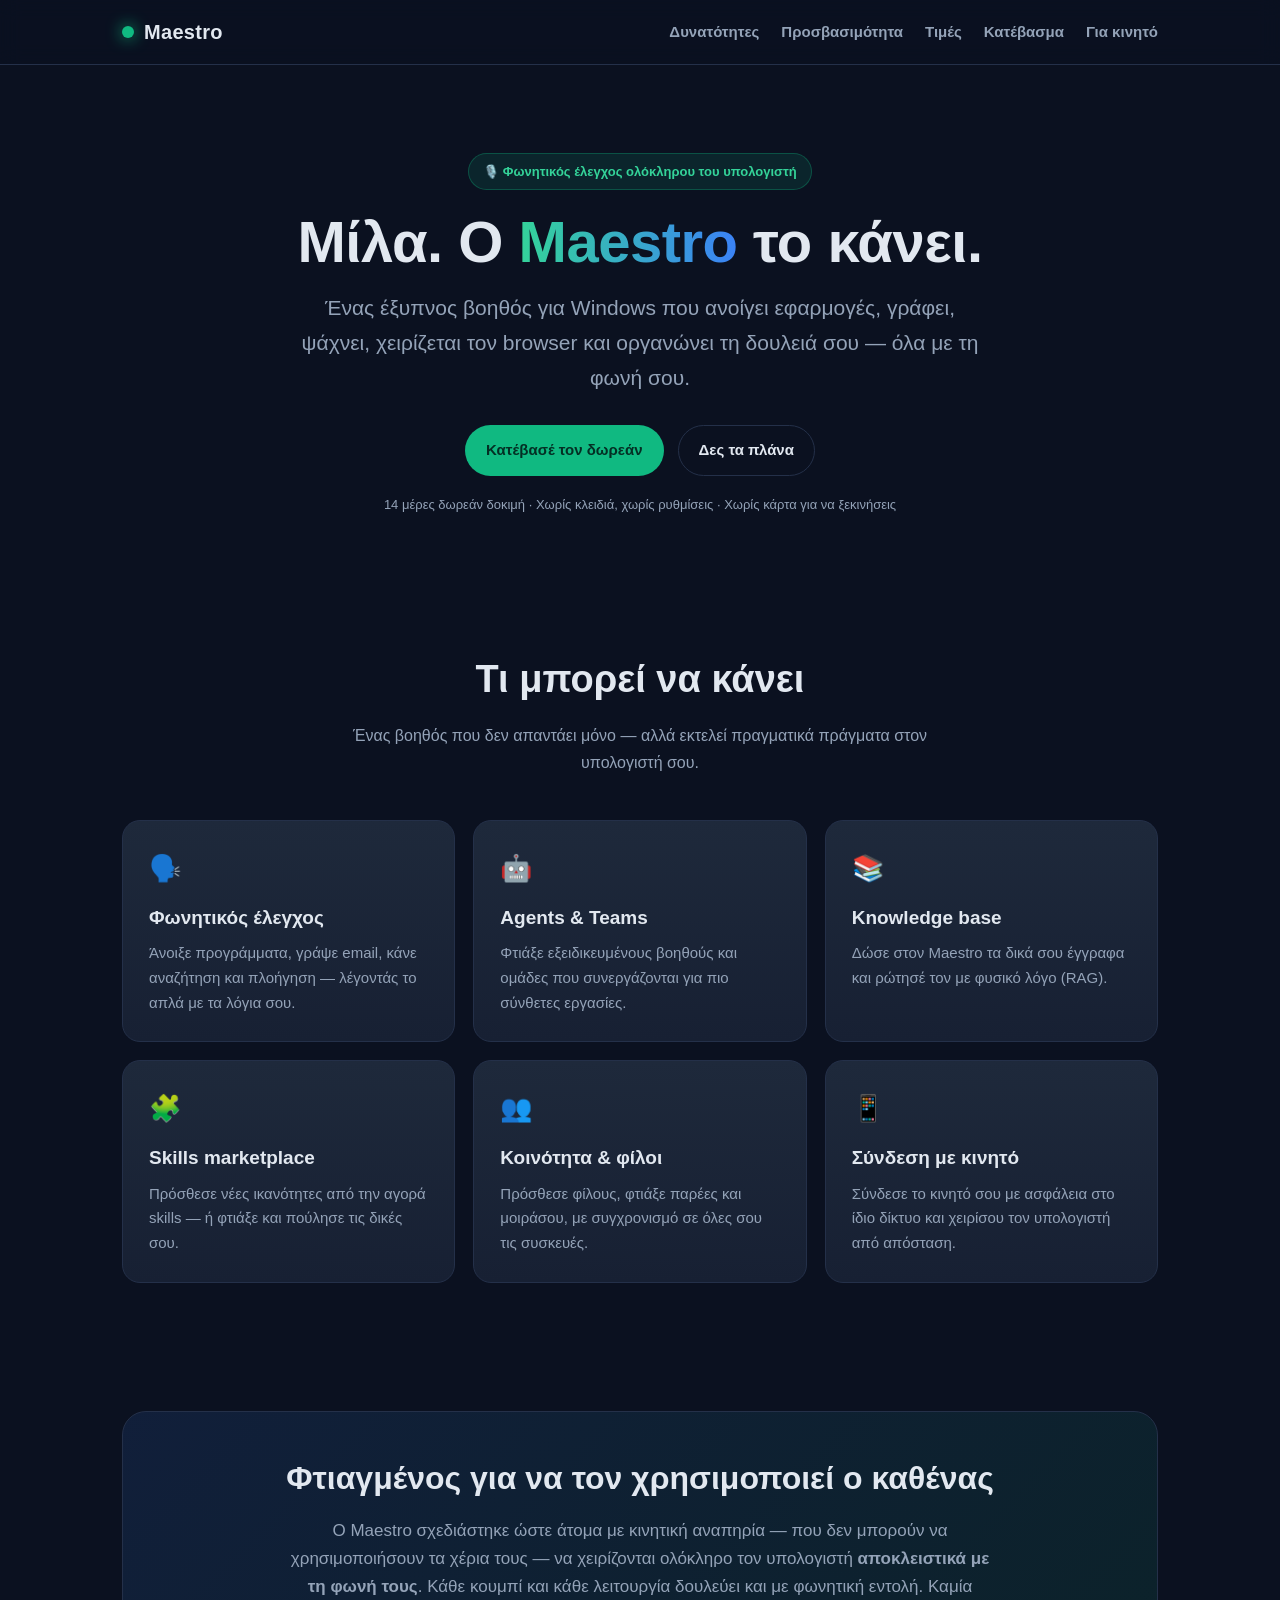
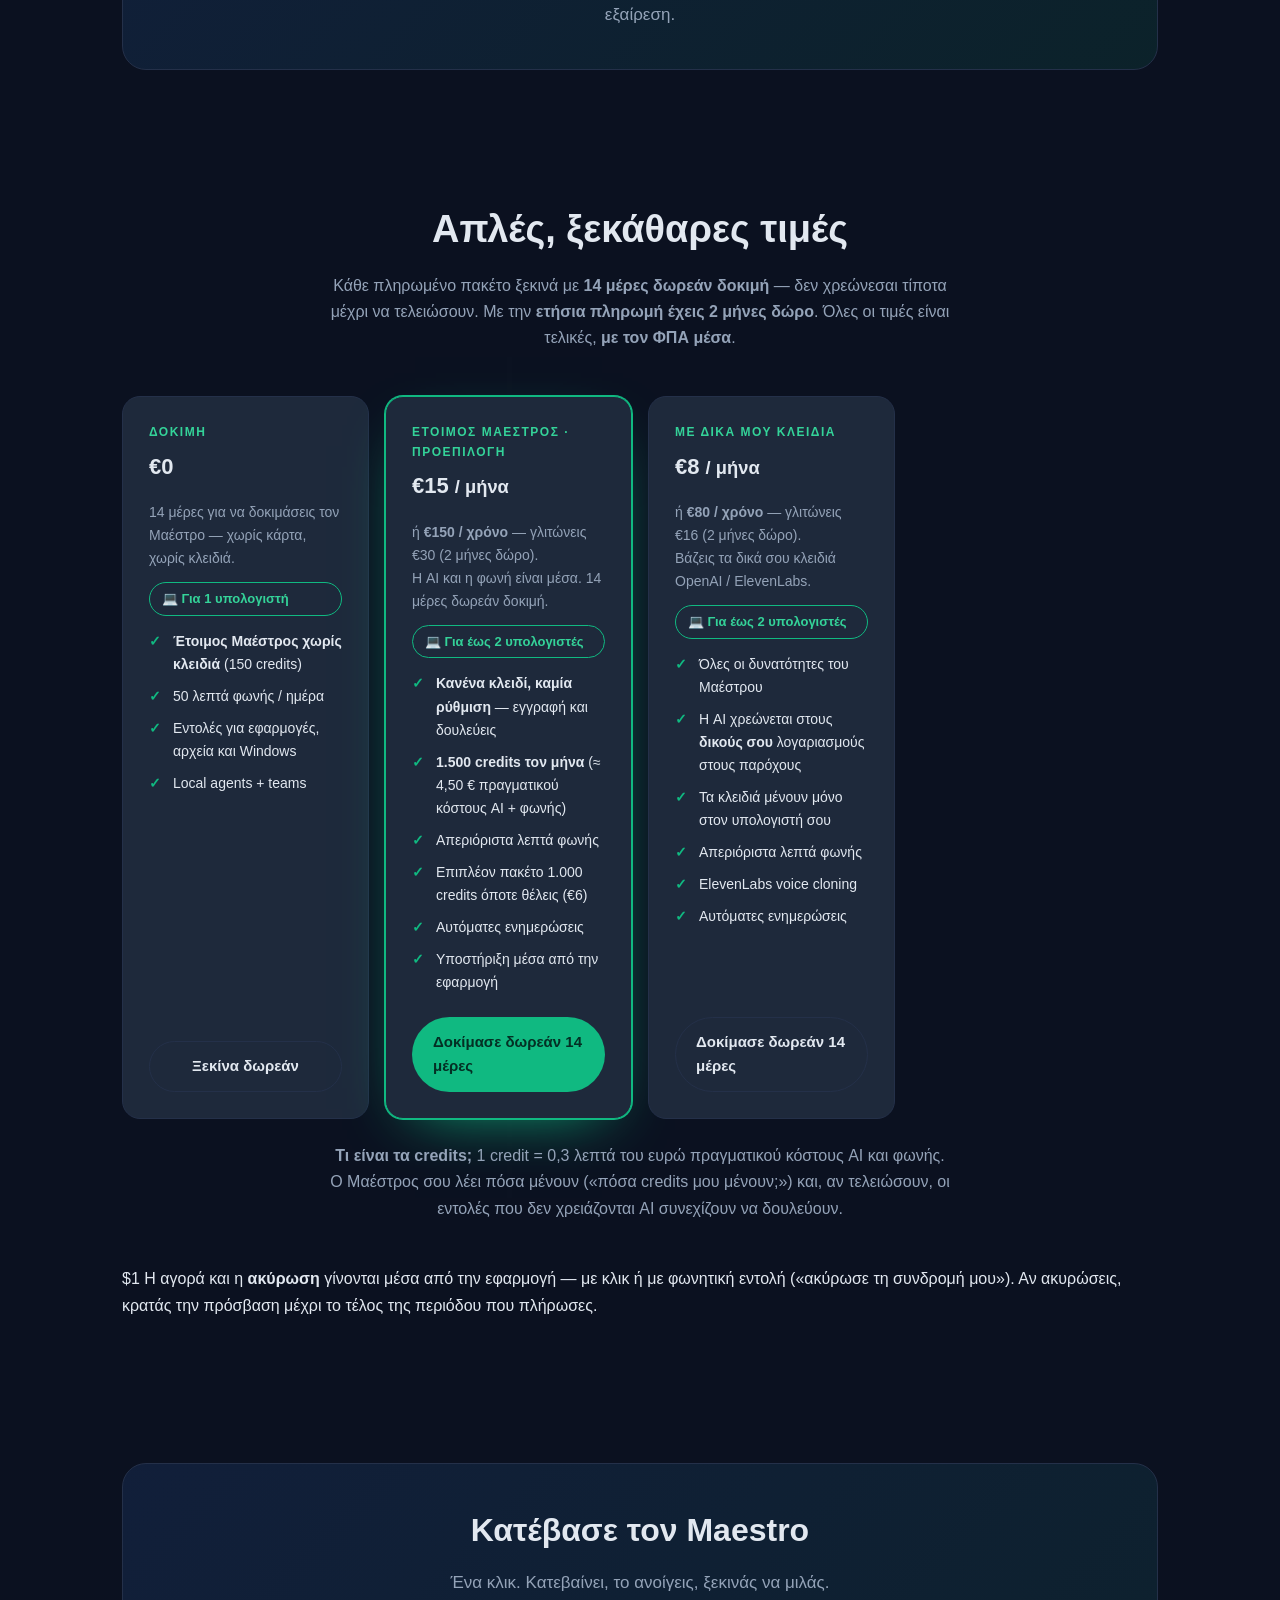
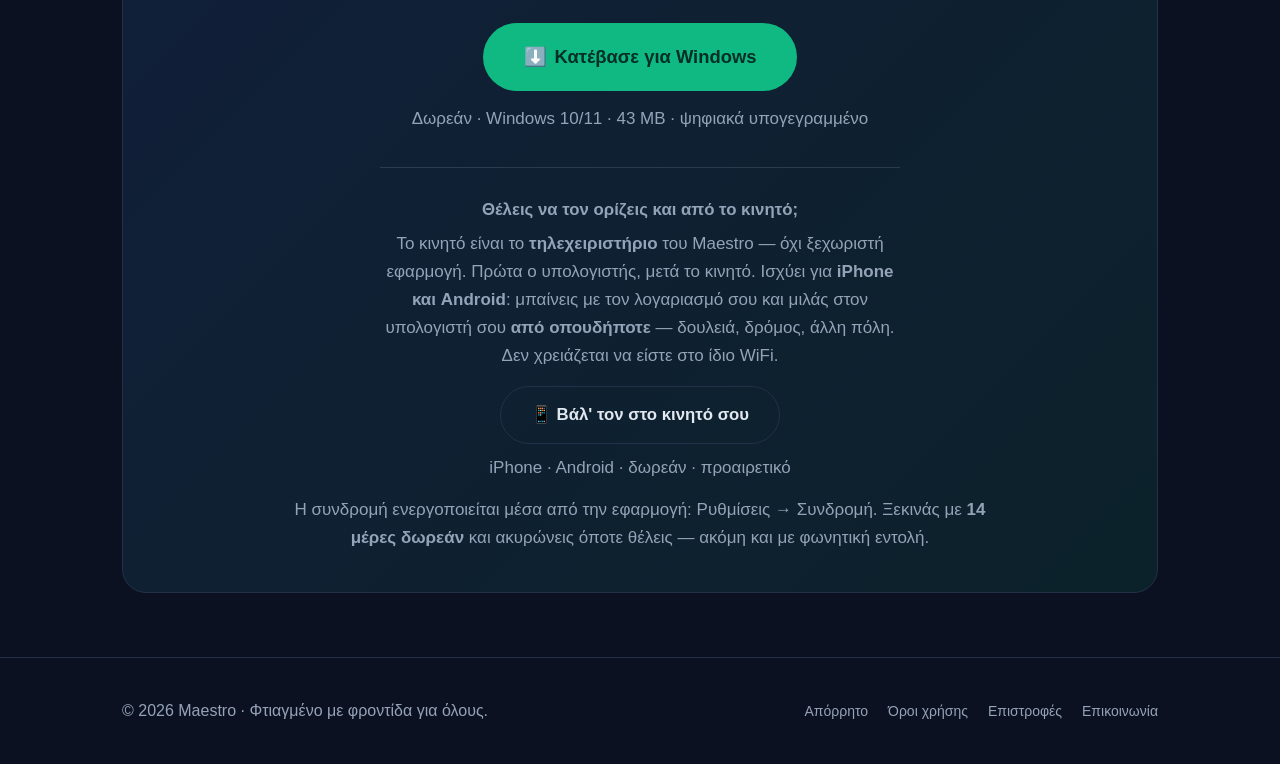
==== commit 14c9b8f5: "pricing: νέα πλάνα 1/11/2026 — Δοκιμή / Έτοιμος Μαέστρος 15 € (AI μέσα, 1.500 credits) / Με δικά μου" ====
--- a/index.html
+++ b/index.html
@@ -62,7 +62,7 @@
           <a class="btn btn-primary" href="#download">Κατέβασέ τον δωρεάν</a>
           <a class="btn btn-ghost" href="#pricing">Δες τα πλάνα</a>
         </div>
-        <p class="fineprint">Δωρεάν για προσωπική χρήση · Δοκιμή Pro · Χωρίς κάρτα για να ξεκινήσεις</p>
+        <p class="fineprint">14 μέρες δωρεάν δοκιμή · Χωρίς κλειδιά, χωρίς ρυθμίσεις · Χωρίς κάρτα για να ξεκινήσεις</p>
       </div>
     </section>
 
@@ -128,71 +128,55 @@
         <p class="section-sub">Κάθε πληρωμένο πακέτο ξεκινά με <strong>14 μέρες δωρεάν δοκιμή</strong> — δεν χρεώνεσαι τίποτα μέχρι να τελειώσουν. Με την <strong>ετήσια πληρωμή έχεις 2 μήνες δώρο</strong>. Όλες οι τιμές είναι τελικές, <strong>με τον ΦΠΑ μέσα</strong>.</p>
         <div class="pricing">
           <div class="plan">
-            <span class="tag">Free</span>
+            <span class="tag">Δοκιμή</span>
             <h3>€0</h3>
-            <p class="desc">Για δοκιμή και προσωπική χρήση.</p>
+            <p class="desc">14 μέρες για να δοκιμάσεις τον Μαέστρο — χωρίς κάρτα, χωρίς κλειδιά.</p>
             <p class="devices">💻 Για 1 υπολογιστή</p>
             <ul>
-              <li>Όλα τα LLM providers (BYO key)</li>
-              <li><strong>50 λεπτά φωνής / ημέρα</strong></li>
-              <li>Browser STT/TTS δωρεάν</li>
+              <li><strong>Έτοιμος Μαέστρος χωρίς κλειδιά</strong> (150 credits)</li>
+              <li>50 λεπτά φωνής / ημέρα</li>
+              <li>Εντολές για εφαρμογές, αρχεία και Windows</li>
               <li>Local agents + teams</li>
-              <li>Workflow canvas (3 templates)</li>
             </ul>
             <a class="btn btn-ghost" href="#download">Ξεκίνα δωρεάν</a>
           </div>
 
           <div class="plan featured">
-            <span class="tag">Pro · Προτεινόμενο</span>
-            <h3>€8 <small>/ μήνα</small></h3>
-            <p class="desc">ή <strong>€80 / χρόνο</strong> — γλιτώνεις €16 (2 μήνες δώρο).<br>14 μέρες δωρεάν δοκιμή.</p>
+            <span class="tag">Έτοιμος Μαέστρος · Προεπιλογή</span>
+            <h3>€15 <small>/ μήνα</small></h3>
+            <p class="desc">ή <strong>€150 / χρόνο</strong> — γλιτώνεις €30 (2 μήνες δώρο).<br>Η AI και η φωνή είναι μέσα. 14 μέρες δωρεάν δοκιμή.</p>
             <p class="devices">💻 Για έως 2 υπολογιστές</p>
             <ul>
-              <li>Όλα τα Free +</li>
-              <li><strong>Απεριόριστα λεπτά φωνής</strong></li>
-              <li>Έως 2 συσκευές</li>
-              <li>ElevenLabs voice cloning</li>
-              <li>Knowledge base (RAG) έως 10 GB</li>
+              <li><strong>Κανένα κλειδί, καμία ρύθμιση</strong> — εγγραφή και δουλεύεις</li>
+              <li><strong>1.500 credits τον μήνα</strong> (≈ 4,50 € πραγματικού κόστους AI + φωνής)</li>
+              <li>Απεριόριστα λεπτά φωνής</li>
+              <li>Επιπλέον πακέτο 1.000 credits όποτε θέλεις (€6)</li>
               <li>Αυτόματες ενημερώσεις</li>
-              <li>Cost dashboard με export</li>
+              <li>Υποστήριξη μέσα από την εφαρμογή</li>
             </ul>
             <a class="btn btn-primary" href="#download">Δοκίμασε δωρεάν 14 μέρες</a>
           </div>
 
           <div class="plan">
-            <span class="tag">Οικογένεια</span>
-            <h3>€16 <small>/ μήνα</small></h3>
-            <p class="desc">ή <strong>€160 / χρόνο</strong> — γλιτώνεις €32 (2 μήνες δώρο).<br>14 μέρες δωρεάν δοκιμή.</p>
-            <p class="devices">💻 Για έως 6 υπολογιστές</p>
+            <span class="tag">Με δικά μου κλειδιά</span>
+            <h3>€8 <small>/ μήνα</small></h3>
+            <p class="desc">ή <strong>€80 / χρόνο</strong> — γλιτώνεις €16 (2 μήνες δώρο).<br>Βάζεις τα δικά σου κλειδιά OpenAI / ElevenLabs.</p>
+            <p class="devices">💻 Για έως 2 υπολογιστές</p>
             <ul>
-              <li>Όλα τα Pro +</li>
-              <li>Έως 6 συσκευές</li>
-              <li>Shared agents + teams</li>
-              <li>Shared knowledge base (50 GB)</li>
-              <li>Admin console</li>
-              <li>Priority support</li>
+              <li>Όλες οι δυνατότητες του Μαέστρου</li>
+              <li>Η AI χρεώνεται στους <strong>δικούς σου</strong> λογαριασμούς στους παρόχους</li>
+              <li>Τα κλειδιά μένουν μόνο στον υπολογιστή σου</li>
+              <li>Απεριόριστα λεπτά φωνής</li>
+              <li>ElevenLabs voice cloning</li>
+              <li>Αυτόματες ενημερώσεις</li>
             </ul>
             <a class="btn btn-ghost" href="#download">Δοκίμασε δωρεάν 14 μέρες</a>
           </div>
-
-          <div class="plan">
-            <span class="tag">Επιχείρηση</span>
-            <h3>€25 <small>/ μήνα</small></h3>
-            <p class="desc">ή <strong>€250 / χρόνο</strong> — γλιτώνεις €50 (2 μήνες δώρο).<br>14 μέρες δωρεάν δοκιμή.</p>
-            <p class="devices">💻 Για έως 20 υπολογιστές</p>
-            <ul>
-              <li>Όλα τα Οικογένεια +</li>
-              <li>Έως 20 συσκευές</li>
-              <li>Self-hosted ή dedicated cloud</li>
-              <li>SSO (SAML/OIDC)</li>
-              <li>Audit log retention</li>
-              <li>SLA 99.9%</li>
-              <li>Dedicated support engineer</li>
-            </ul>
-            <a class="btn btn-ghost" href="#download">Δοκίμασε δωρεάν 14 μέρες</a>
-          </div>
         </div>
         <p class="section-sub" style="margin-top:24px">
+          <strong>Τι είναι τα credits;</strong> 1 credit = 0,3 λεπτά του ευρώ πραγματικού κόστους AI και φωνής. Ο Μαέστρος σου λέει
+          πόσα μένουν («πόσα credits μου μένουν;») και, αν τελειώσουν, οι εντολές που δεν χρειάζονται AI συνεχίζουν να δουλεύουν.
+        </p>$1
           Η αγορά και η <strong>ακύρωση</strong> γίνονται μέσα από την εφαρμογή — με κλικ ή με φωνητική εντολή
           («ακύρωσε τη συνδρομή μου»). Αν ακυρώσεις, κρατάς την πρόσβαση μέχρι το τέλος της περιόδου που πλήρωσες.
         </p>
@@ -216,6 +200,8 @@
             </a>
           </div>
           <p class="fineprint" id="dlWinNote" style="margin-top:14px;">Δωρεάν · Windows 10/11 · 43 MB · ψηφιακά υπογεγραμμένο</p>
+          <!-- Δημόσιος μετρητής (30/10/2026): τρία σύνολα από τον server μας. Μένει κρυφός αν δεν απαντήσει — ποτέ ψεύτικο νούμερο. -->
+          <p class="fineprint" id="siteCounter" hidden style="margin-top:6px;" data-uid="site.stats.counter" data-voice-command="πόσοι χρησιμοποιούν τον Μαέστρο"></p>
 
           <div style="max-width:520px; margin:34px auto 0; padding-top:28px; border-top:1px solid rgba(255,255,255,.12);">
             <p style="font-size:1.05rem; margin:0 0 6px;"><strong>Θέλεις να τον ορίζεις και από το κινητό;</strong></p>
@@ -322,6 +308,29 @@
       } catch (e) { /* ignore */ }
     })();
 
+    /* Δημόσιος μετρητής: λήψεις (GitHub) + εγκαταστάσεις + ενεργοί 30 ημερών από τον server μας
+       (/v1/stats/public — τρία σύνολα, τίποτα προσωπικό, ίδιες πηγές με την ιδιωτική σελίδα στατιστικών).
+       Αν ο server δεν απαντήσει, η γραμμή μένει κρυφή — δεν δείχνουμε ποτέ νούμερο που δεν ξέρουμε. */
+    (function () {
+      var el = document.getElementById('siteCounter');
+      if (!el) return;
+      try {
+        fetch('https://maestro-cloud-production.up.railway.app/v1/stats/public', { headers: { Accept: 'application/json' } })
+          .then(function (r) { return r.ok ? r.json() : null; })
+          .then(function (j) {
+            if (!j || typeof j.installs !== 'number' || typeof j.active30 !== 'number') return;
+            var fmt = function (n) { return new Intl.NumberFormat('el-GR').format(n); };
+            var parts = [];
+            if (typeof j.downloads === 'number') parts.push(fmt(j.downloads) + ' λήψεις');
+            parts.push(fmt(j.installs) + (j.installs === 1 ? ' εγκατάσταση' : ' εγκαταστάσεις'));
+            parts.push(fmt(j.active30) + (j.active30 === 1 ? ' ενεργός' : ' ενεργοί') + ' τις τελευταίες 30 ημέρες');
+            el.textContent = parts.join(' · ');
+            el.hidden = false;
+          })
+          .catch(function () { /* χωρίς server — η γραμμή μένει κρυφή */ });
+      } catch (e) { /* ignore */ }
+    })();
+
     (function () {
       var link = document.getElementById('dlWin');
       var help = document.getElementById('dlHelp');
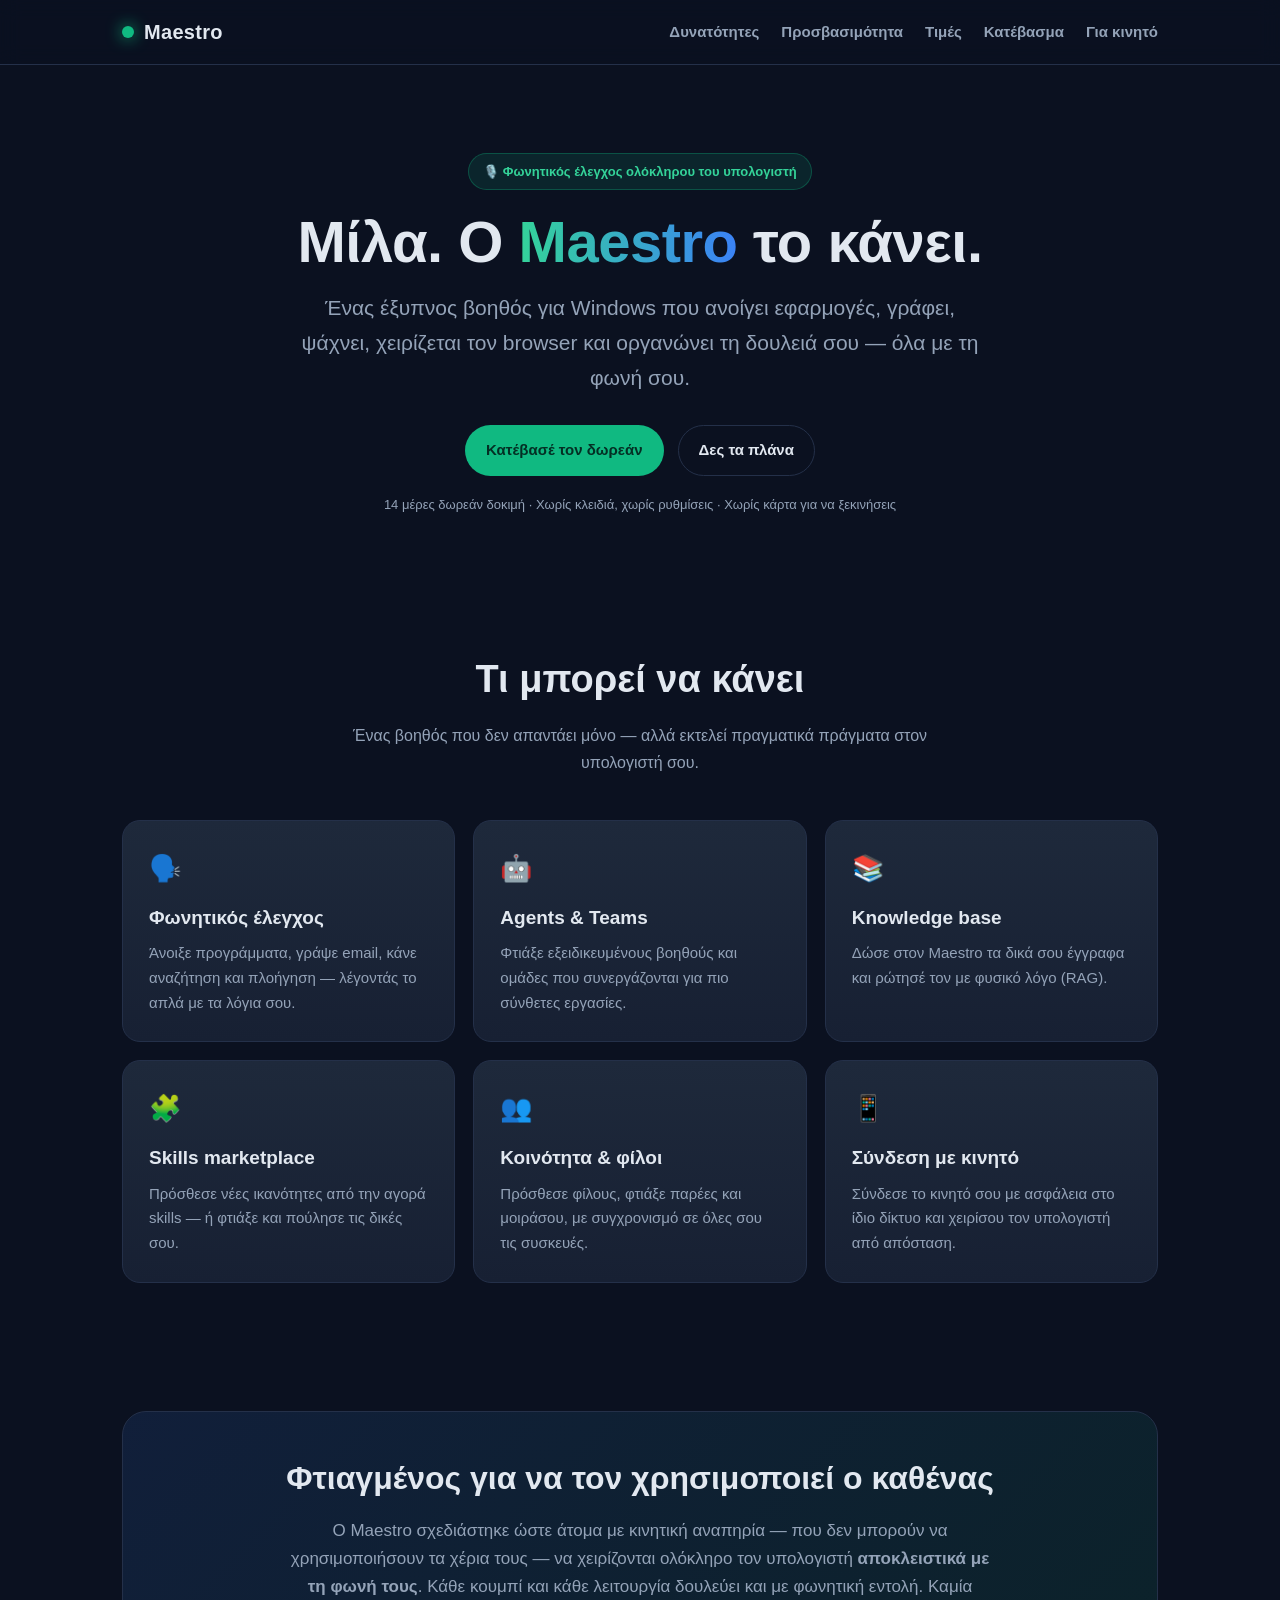
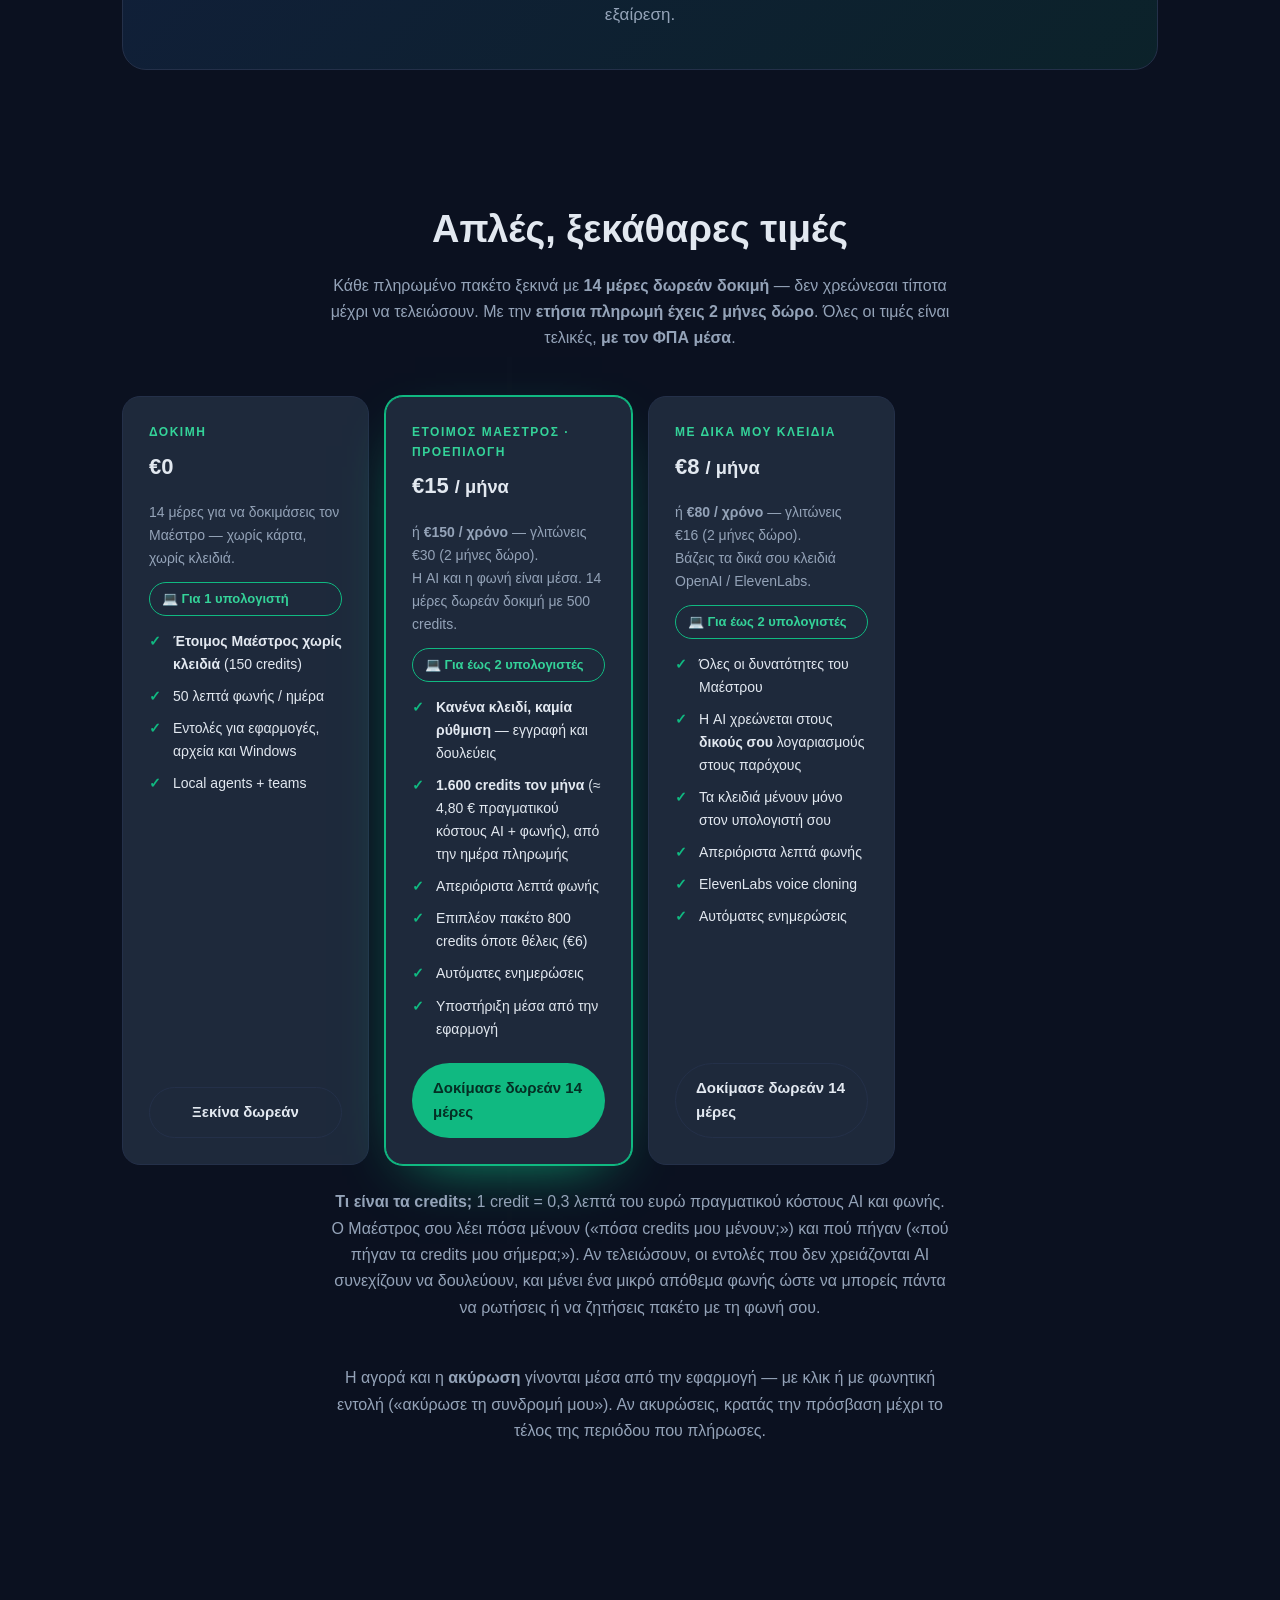
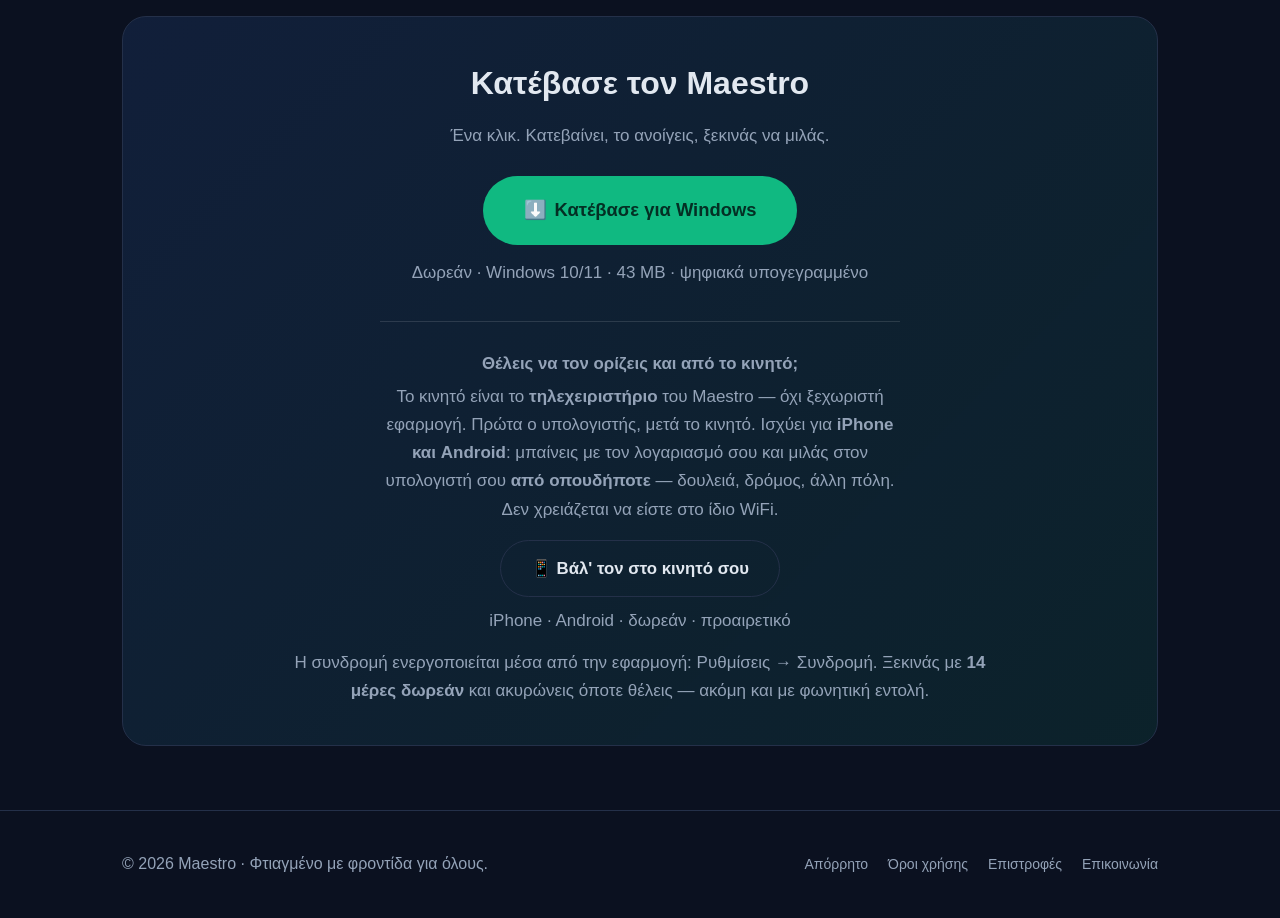
==== commit dee996b5: "pricing: 1.600 credits τον μήνα από την ημέρα πληρωμής, πακέτο 800 credits (€6), δοκιμή 500 credits," ====
--- a/index.html
+++ b/index.html
@@ -144,13 +144,13 @@
           <div class="plan featured">
             <span class="tag">Έτοιμος Μαέστρος · Προεπιλογή</span>
             <h3>€15 <small>/ μήνα</small></h3>
-            <p class="desc">ή <strong>€150 / χρόνο</strong> — γλιτώνεις €30 (2 μήνες δώρο).<br>Η AI και η φωνή είναι μέσα. 14 μέρες δωρεάν δοκιμή.</p>
+            <p class="desc">ή <strong>€150 / χρόνο</strong> — γλιτώνεις €30 (2 μήνες δώρο).<br>Η AI και η φωνή είναι μέσα. 14 μέρες δωρεάν δοκιμή με 500 credits.</p>
             <p class="devices">💻 Για έως 2 υπολογιστές</p>
             <ul>
               <li><strong>Κανένα κλειδί, καμία ρύθμιση</strong> — εγγραφή και δουλεύεις</li>
-              <li><strong>1.500 credits τον μήνα</strong> (≈ 4,50 € πραγματικού κόστους AI + φωνής)</li>
+              <li><strong>1.600 credits τον μήνα</strong> (≈ 4,80 € πραγματικού κόστους AI + φωνής), από την ημέρα πληρωμής</li>
               <li>Απεριόριστα λεπτά φωνής</li>
-              <li>Επιπλέον πακέτο 1.000 credits όποτε θέλεις (€6)</li>
+              <li>Επιπλέον πακέτο 800 credits όποτε θέλεις (€6)</li>
               <li>Αυτόματες ενημερώσεις</li>
               <li>Υποστήριξη μέσα από την εφαρμογή</li>
             </ul>
@@ -175,8 +175,11 @@
         </div>
         <p class="section-sub" style="margin-top:24px">
           <strong>Τι είναι τα credits;</strong> 1 credit = 0,3 λεπτά του ευρώ πραγματικού κόστους AI και φωνής. Ο Μαέστρος σου λέει
-          πόσα μένουν («πόσα credits μου μένουν;») και, αν τελειώσουν, οι εντολές που δεν χρειάζονται AI συνεχίζουν να δουλεύουν.
-        </p>$1
+          πόσα μένουν («πόσα credits μου μένουν;») και πού πήγαν («πού πήγαν τα credits μου σήμερα;»). Αν τελειώσουν, οι εντολές που
+          δεν χρειάζονται AI συνεχίζουν να δουλεύουν, και μένει ένα μικρό απόθεμα φωνής ώστε να μπορείς πάντα να ρωτήσεις ή να
+          ζητήσεις πακέτο με τη φωνή σου.
+        </p>
+        <p class="section-sub">
           Η αγορά και η <strong>ακύρωση</strong> γίνονται μέσα από την εφαρμογή — με κλικ ή με φωνητική εντολή
           («ακύρωσε τη συνδρομή μου»). Αν ακυρώσεις, κρατάς την πρόσβαση μέχρι το τέλος της περιόδου που πλήρωσες.
         </p>
